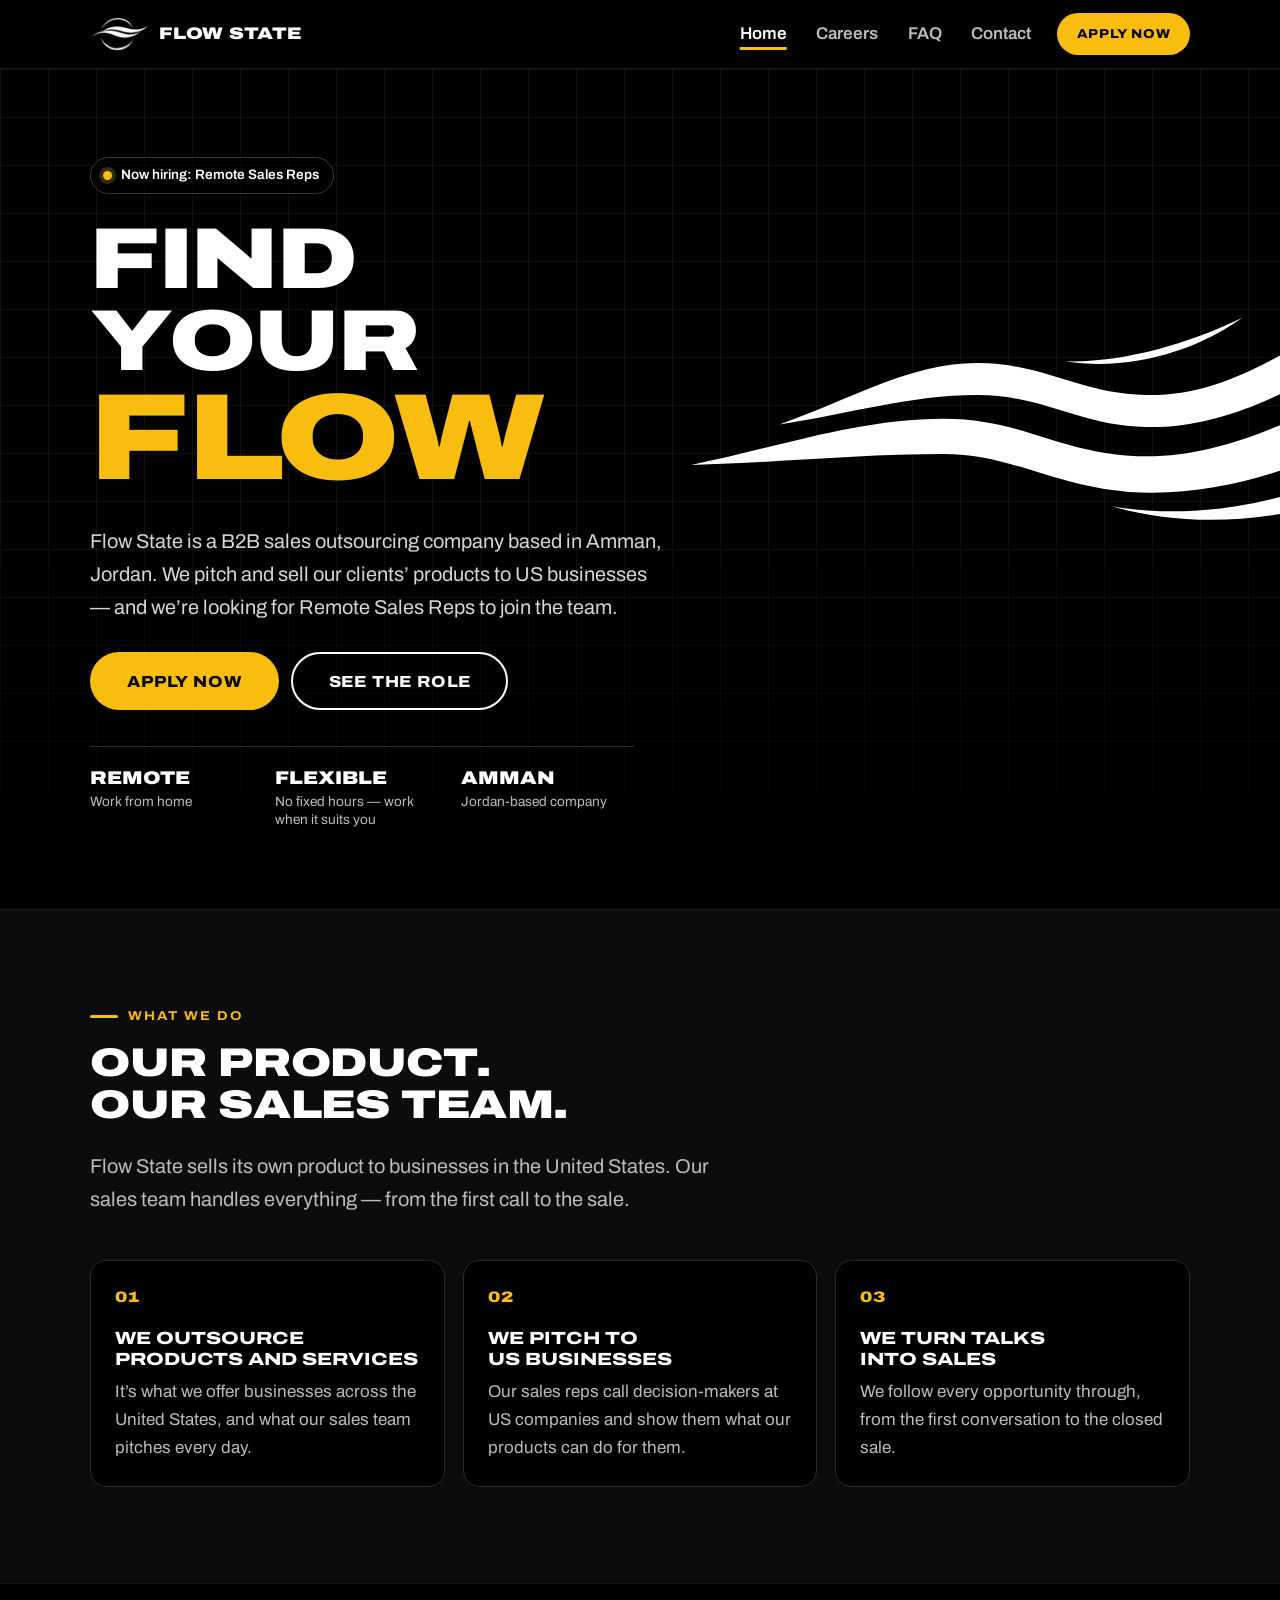
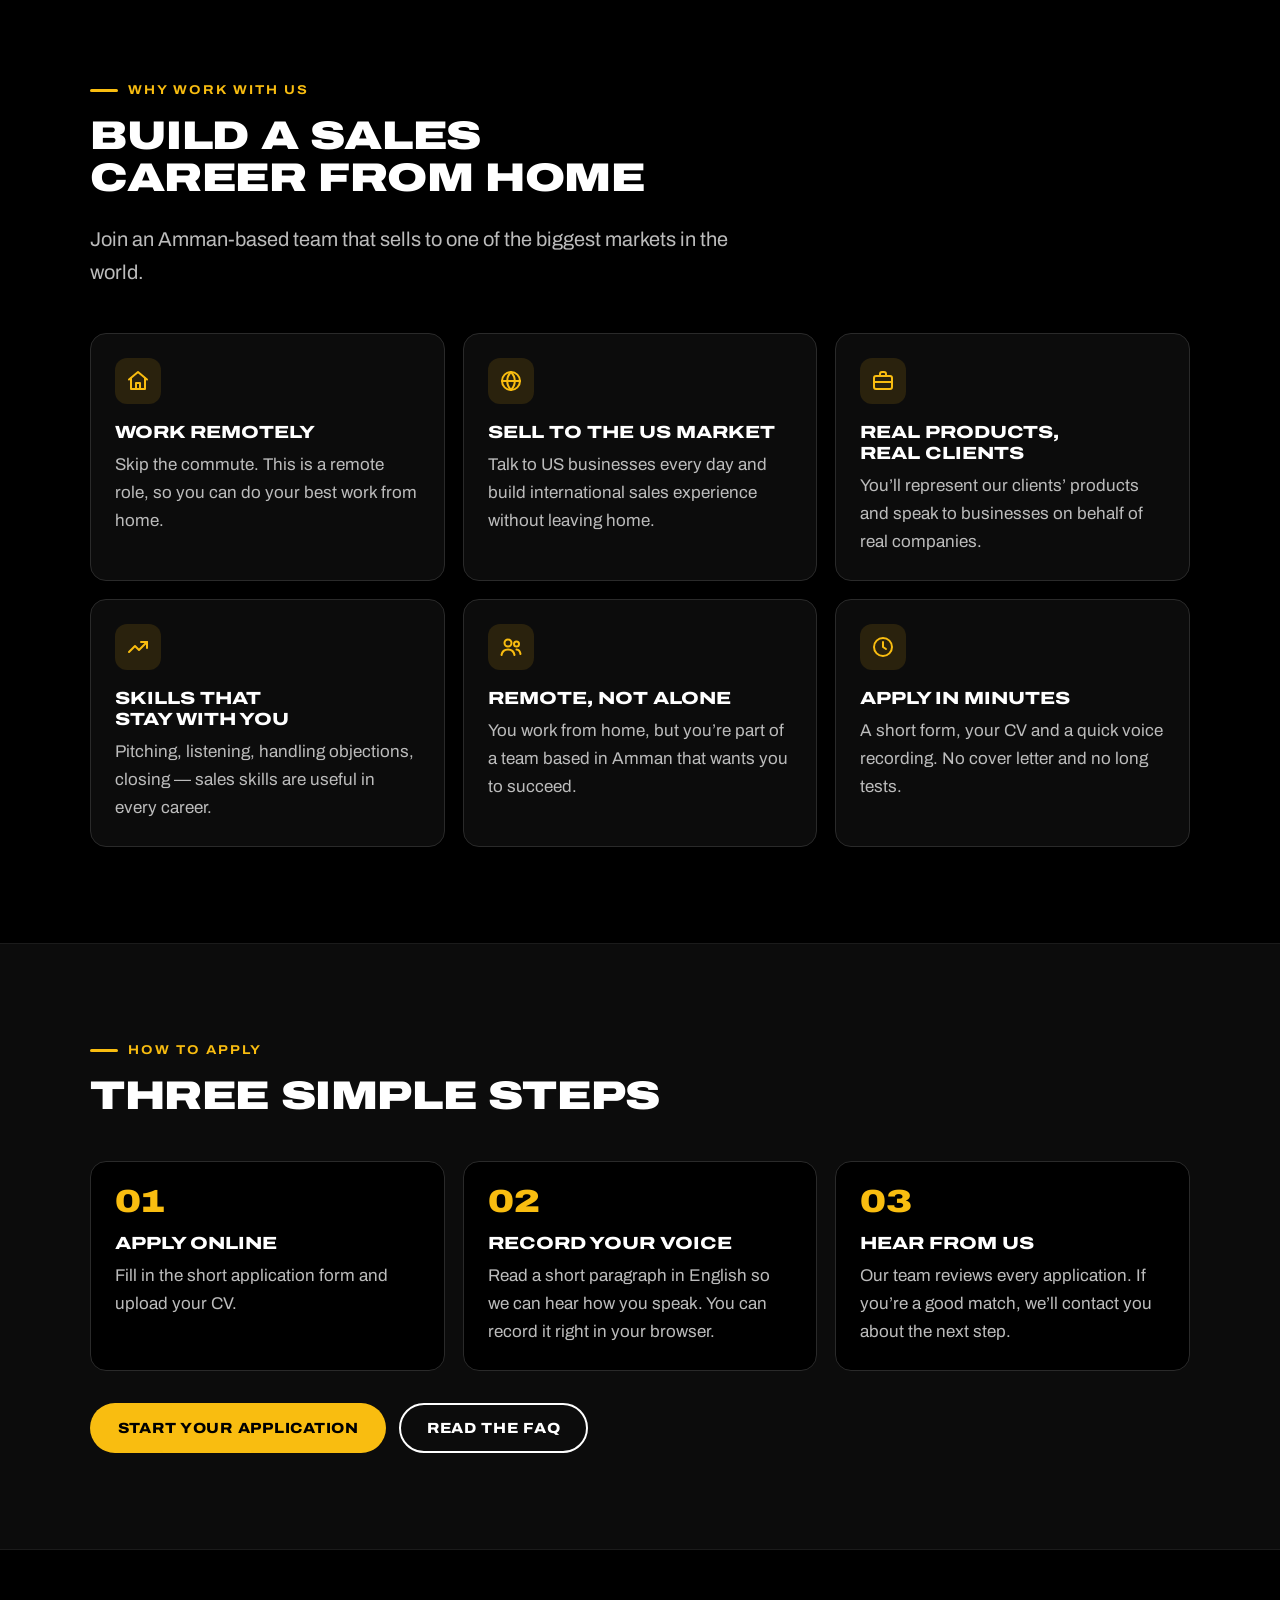
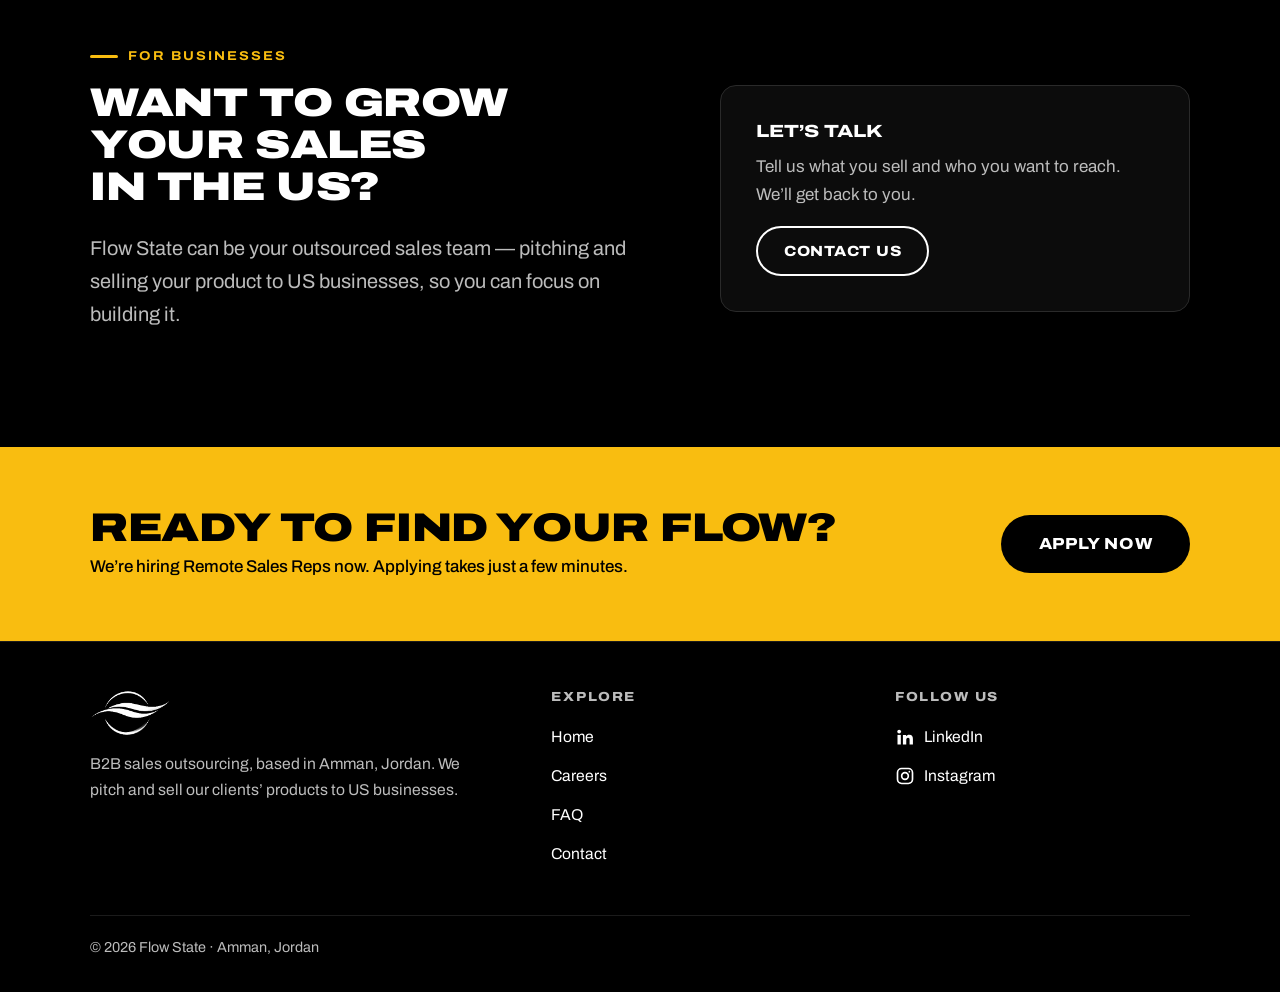
==== index.html @ ee7177fa "Add files via upload" ====
<!DOCTYPE html>
<html lang="en">
<head>
  <meta charset="utf-8">
  <meta name="viewport" content="width=device-width, initial-scale=1">

  <!-- PAGE TITLE + DESCRIPTION (shown in Google results and browser tabs) -->
  <title>Flow State — B2B Sales Outsourcing | Hiring Remote Sales Reps</title>
  <meta name="description" content="Flow State is a B2B sales outsourcing company based in Amman, Jordan. We pitch and sell our clients' products to US businesses. Now hiring Remote Sales Reps — apply online.">
  <meta name="theme-color" content="#000000">

  <!-- LINK PREVIEW (what LinkedIn / WhatsApp show when someone shares this page).
       Optional: after the site is live, replace YOUR-SITE-ADDRESS with your real address. See README. -->
  <meta property="og:type" content="website">
  <meta property="og:site_name" content="Flow State">
  <meta property="og:title" content="Flow State — Find your flow. Now hiring Remote Sales Reps.">
  <meta property="og:description" content="B2B sales outsourcing based in Amman, Jordan. We pitch and sell our clients' products to US businesses. Apply online in minutes.">
  <meta property="og:image" content="https://YOUR-SITE-ADDRESS/assets/img/og-image.jpg">
  <meta name="twitter:card" content="summary_large_image">

  <!-- ICONS -->
  <link rel="icon" type="image/png" href="assets/img/favicon.png">
  <link rel="apple-touch-icon" href="assets/img/apple-touch-icon.png">

  <!-- FONT (free, from Google Fonts) + STYLES -->
  <link rel="preconnect" href="https://fonts.googleapis.com">
  <link rel="preconnect" href="https://fonts.gstatic.com" crossorigin>
  <link href="https://fonts.googleapis.com/css2?family=Archivo:wdth,wght@62..125,100..900&display=swap" rel="stylesheet">
  <link rel="stylesheet" href="assets/css/styles.css">
  <script>document.documentElement.classList.add('js');</script>
</head>
<body>
  <a class="skip-link" href="#main">Skip to main content</a>

  <!-- ======================================================================
       HEADER — this block is the same on every page.
       If you change it here, make the same change in the other .html files.
       ====================================================================== -->
  <header class="site-header">
    <div class="container header-inner">
      <!-- LOGO: to use your own file, replace assets/img/logo-mark.png (keep the same name) -->
      <a class="brand" href="index.html">
        <img src="assets/img/logo-mark.png" alt="" width="279" height="160">
        <span class="brand-name">Flow State</span>
      </a>

      <nav id="site-nav" class="site-nav" aria-label="Main menu">
        <ul>
          <li><a href="index.html" aria-current="page">Home</a></li>
          <li><a href="careers.html">Careers</a></li>
          <li><a href="faq.html">FAQ</a></li>
          <li><a href="contact.html">Contact</a></li>
        </ul>
      </nav>

      <div class="header-actions">
        <a class="btn btn-primary btn-small" href="careers.html#apply"><span>Apply<span class="hide-narrow"> Now</span></span></a>
        <button class="nav-toggle" type="button" aria-expanded="false" aria-controls="site-nav">
          <span class="nav-toggle-bars" aria-hidden="true"></span>
          <span class="visually-hidden">Menu</span>
        </button>
      </div>
    </div>
  </header>

  <main id="main">

    <!-- ====================== HERO ====================== -->
    <section class="hero bg-grid">
      <div class="container">
        <div class="hero-content">
          <p class="badge">Now hiring: Remote Sales Reps</p>

          <h1 class="hero-title">
            <span>Find</span>
            <span>your</span>
            <span class="accent">flow</span>
          </h1>

          <p class="lead">
            Flow State is a B2B sales outsourcing company based in Amman, Jordan.
            We pitch and sell our clients’ products to US businesses — and we’re
            looking for Remote Sales Reps to join the team.
          </p>

          <div class="btn-row">
            <a class="btn btn-primary btn-large" href="careers.html#apply">Apply Now</a>
            <a class="btn btn-ghost btn-large" href="careers.html">See the role</a>
          </div>

          <ul class="hero-facts">
            <li><strong>Remote</strong><span>Work from home</span></li>
            <li><strong>Flexible</strong><span>No fixed hours — work when it suits you</span></li>
            <li><strong>Amman</strong><span>Jordan-based company</span></li>
          </ul>
        </div>

        <!-- Decorative waves (inspired by the Flow State banner). Safe to leave as it is. -->
        <svg class="hero-waves" viewBox="0 -14 760 292" fill="currentColor" aria-hidden="true" focusable="false">
          <path class="wave wave-1" d="M0 183C110 160 200 128 300 128c90 0 130 37 220 44 100 7 180-37 280-80v58c-85 38-175 72-280 65-90-7-140-45-220-45-100 0-190 10-300 13z"/>
          <path class="wave wave-2" d="M105 135c85-30 155-73 235-73s120 36 200 38c100 2 170-58 260-102v50c-80 40-160 92-260 90-80-2-120-38-200-38s-150 22-235 35z"/>
          <path class="wave wave-3" d="M445 60c65 2 145-20 210-52-55 40-135 64-210 52z"/>
          <path class="wave wave-4" d="M500 232c80 14 180 6 300-46v28c-110 42-220 42-300 18z"/>
        </svg>
      </div>
    </section>

    <!-- ====================== WHAT WE DO ====================== -->
    <section class="section section-alt" aria-labelledby="what-we-do">
      <div class="container">
        <div class="section-head">
          <p class="eyebrow">What we do</p>
          <h2 id="what-we-do">Our product. Our sales team.</h2>
          <p class="lead">
            Flow State sells its own product to businesses in the United States.
            Our sales team handles everything — from the first call to the sale.
          </p>
        </div>

        <div class="grid-3">
          <div class="card">
            <span class="card-number" aria-hidden="true">01</span>
            <h3>We outsource products and services</h3>
            <p>It’s what we offer businesses across the United States, and what our sales team pitches every day.</p>
          </div>
          <div class="card">
            <span class="card-number" aria-hidden="true">02</span>
            <h3>We pitch to US businesses</h3>
            <p>Our sales reps call decision-makers at US companies and show them what our products can do for them.</p>
          </div>
          <div class="card">
            <span class="card-number" aria-hidden="true">03</span>
            <h3>We turn talks into sales</h3>
            <p>We follow every opportunity through, from the first conversation to the closed sale.</p>
          </div>
        </div>
      </div>
    </section>

    <!-- ====================== WHY WORK WITH US ====================== -->
    <section class="section" aria-labelledby="why-us">
      <div class="container">
        <div class="section-head">
          <p class="eyebrow">Why work with us</p>
          <h2 id="why-us">Build a sales career from home</h2>
          <p class="lead">Join an Amman-based team that sells to one of the biggest markets in the world.</p>
        </div>

        <div class="grid-3">
          <div class="card">
            <span class="card-icon" aria-hidden="true">
              <svg viewBox="0 0 24 24" fill="none" stroke="currentColor" stroke-width="2" stroke-linecap="round" stroke-linejoin="round"><path d="M3 10.5 12 3l9 7.5"/><path d="M5 9.5V20h14V9.5"/><path d="M10 20v-6h4v6"/></svg>
            </span>
            <h3>Work remotely</h3>
            <p>Skip the commute. This is a remote role, so you can do your best work from home.</p>
          </div>
          <div class="card">
            <span class="card-icon" aria-hidden="true">
              <svg viewBox="0 0 24 24" fill="none" stroke="currentColor" stroke-width="2" stroke-linecap="round" stroke-linejoin="round"><circle cx="12" cy="12" r="9"/><path d="M3 12h18"/><path d="M12 3c2.5 2.6 3.8 5.6 3.8 9s-1.3 6.4-3.8 9c-2.5-2.6-3.8-5.6-3.8-9S9.5 5.6 12 3z"/></svg>
            </span>
            <h3>Sell to the US market</h3>
            <p>Talk to US businesses every day and build international sales experience without leaving home.</p>
          </div>
          <div class="card">
            <span class="card-icon" aria-hidden="true">
              <svg viewBox="0 0 24 24" fill="none" stroke="currentColor" stroke-width="2" stroke-linecap="round" stroke-linejoin="round"><rect x="3" y="7" width="18" height="13" rx="2"/><path d="M9 7V5a2 2 0 0 1 2-2h2a2 2 0 0 1 2 2v2"/><path d="M3 13h18"/></svg>
            </span>
            <h3>Real products, real clients</h3>
            <p>You’ll represent our clients’ products and speak to businesses on behalf of real companies.</p>
          </div>
          <div class="card">
            <span class="card-icon" aria-hidden="true">
              <svg viewBox="0 0 24 24" fill="none" stroke="currentColor" stroke-width="2" stroke-linecap="round" stroke-linejoin="round"><path d="m3 17 6-6 4 4 8-8"/><path d="M15 7h6v6"/></svg>
            </span>
            <h3>Skills that stay with you</h3>
            <p>Pitching, listening, handling objections, closing — sales skills are useful in every career.</p>
          </div>
          <div class="card">
            <span class="card-icon" aria-hidden="true">
              <svg viewBox="0 0 24 24" fill="none" stroke="currentColor" stroke-width="2" stroke-linecap="round" stroke-linejoin="round"><circle cx="9" cy="8" r="3.5"/><path d="M2.5 20c.6-3.4 3.2-5.5 6.5-5.5s5.9 2.1 6.5 5.5"/><circle cx="17.5" cy="9" r="2.5"/><path d="M17.5 14.6c2.2.3 3.6 1.9 4 4.4"/></svg>
            </span>
            <h3>Remote, not alone</h3>
            <p>You work from home, but you’re part of a team based in Amman that wants you to succeed.</p>
          </div>
          <div class="card">
            <span class="card-icon" aria-hidden="true">
              <svg viewBox="0 0 24 24" fill="none" stroke="currentColor" stroke-width="2" stroke-linecap="round" stroke-linejoin="round"><circle cx="12" cy="12" r="9"/><path d="M12 7v5l3 2"/></svg>
            </span>
            <h3>Apply in minutes</h3>
            <p>A short form, your CV and a quick voice recording. No cover letter and no long tests.</p>
          </div>
        </div>
      </div>
    </section>

    <!-- ====================== HOW TO APPLY ====================== -->
    <section class="section section-alt" aria-labelledby="how-to-apply">
      <div class="container">
        <div class="section-head">
          <p class="eyebrow">How to apply</p>
          <h2 id="how-to-apply">Three simple steps</h2>
        </div>

        <ol class="steps">
          <li>
            <h3>Apply online</h3>
            <p>Fill in the short application form and upload your CV.</p>
          </li>
          <li>
            <h3>Record your voice</h3>
            <p>Read a short paragraph in English so we can hear how you speak. You can record it right in your browser.</p>
          </li>
          <li>
            <h3>Hear from us</h3>
            <p>Our team reviews every application. If you’re a good match, we’ll contact you about the next step.</p>
          </li>
        </ol>

        <div class="btn-row" style="margin-top: 2rem;">
          <a class="btn btn-primary" href="careers.html#apply">Start your application</a>
          <a class="btn btn-ghost" href="faq.html">Read the FAQ</a>
        </div>
      </div>
    </section>

    <!-- ====================== FOR BUSINESSES ====================== -->
    <section class="section" aria-labelledby="for-businesses">
      <div class="container split">
        <div>
          <p class="eyebrow">For businesses</p>
          <h2 id="for-businesses">Want to grow your sales in the US?</h2>
          <p class="lead">
            Flow State can be your outsourced sales team — pitching and selling your
            product to US businesses, so you can focus on building it.
          </p>
        </div>
        <div class="panel">
          <h3>Let’s talk</h3>
          <p class="muted">Tell us what you sell and who you want to reach. We’ll get back to you.</p>
          <a class="btn btn-ghost" href="contact.html">Contact us</a>
        </div>
      </div>
    </section>

    <!-- ====================== FINAL CALL TO ACTION ====================== -->
    <section class="cta-band" aria-labelledby="cta-heading">
      <div class="container">
        <div>
          <h2 id="cta-heading">Ready to find your flow?</h2>
          <p>We’re hiring Remote Sales Reps now. Applying takes just a few minutes.</p>
        </div>
        <a class="btn btn-dark btn-large" href="careers.html#apply">Apply Now</a>
      </div>
    </section>

  </main>

  <!-- ======================================================================
       FOOTER — this block is the same on every page.
       If you change a link here, change it in the other .html files too.
       ====================================================================== -->
  <footer class="site-footer">
    <div class="container">
      <div class="footer-grid">
        <div class="footer-brand">
          <img src="assets/img/logo-mark.png" alt="Flow State" width="279" height="160" loading="lazy">
          <p>B2B sales outsourcing, based in Amman, Jordan. We pitch and sell our clients’ products to US businesses.</p>
        </div>

        <nav aria-label="Footer menu">
          <h2>Explore</h2>
          <ul class="footer-links">
            <li><a href="index.html">Home</a></li>
            <li><a href="careers.html">Careers</a></li>
            <li><a href="faq.html">FAQ</a></li>
            <li><a href="contact.html">Contact</a></li>
          </ul>
        </nav>

        <div>
          <h2>Follow us</h2>
          <ul class="footer-links">
            <!-- SOCIAL LINKS: change the addresses inside href="..." -->
            <li>
              <a href="https://www.linkedin.com/company/flow-stateos" target="_blank" rel="noopener noreferrer">
                <svg viewBox="0 0 24 24" fill="currentColor" aria-hidden="true" focusable="false"><circle cx="5" cy="5.5" r="2.25"/><path d="M3 9.5h4V21H3z"/><path d="M9.5 9.5h3.8v1.7c.7-1.2 2.1-2 3.9-2 3.3 0 4.3 2.1 4.3 5.3V21h-4v-5.6c0-1.6-.5-2.6-1.9-2.6-1.5 0-2.1 1.1-2.1 2.7V21h-4z"/></svg>
                LinkedIn<span class="visually-hidden"> (opens in a new tab)</span>
              </a>
            </li>
            <li>
              <a href="https://www.instagram.com/flowstate.jo/" target="_blank" rel="noopener noreferrer">
                <svg viewBox="0 0 24 24" fill="none" stroke="currentColor" stroke-width="2" aria-hidden="true" focusable="false"><rect x="3" y="3" width="18" height="18" rx="5"/><circle cx="12" cy="12" r="4"/><circle cx="17.2" cy="6.8" r="1" fill="currentColor" stroke="none"/></svg>
                Instagram<span class="visually-hidden"> (opens in a new tab)</span>
              </a>
            </li>
          </ul>
        </div>
      </div>

      <div class="footer-bottom">
        <p>© <span data-year>2026</span> Flow State · Amman, Jordan</p>
      </div>
    </div>
  </footer>

  <script src="assets/js/main.js" defer></script>
</body>
</html>
---- assets/css/styles.css ----
/* ==========================================================================
   FLOW STATE — STYLESHEET (one file for the whole site)
   ==========================================================================

   HOW TO CHANGE THE COLOURS
   -------------------------
   Every colour on the site comes from the list just below (":root").
   Change a value there and it updates on every page.
   Example: to change the yellow, edit  --color-accent.

   WHAT IS IN THIS FILE
   --------------------
    1. Colours, fonts and sizes (edit these!)
    2. Basics (page, text, links)
    3. Layout helpers
    4. Buttons
    5. Header and menu
    6. Home page hero ("Find your flow")
    7. Sections, cards, steps
    8. Careers page (job description)
    9. FAQ accordion
   10. Forms
   11. Voice recorder
   12. Footer
   13. Small extras ([CONFIRM] highlight, 404 page, reduced motion)
   ========================================================================== */


/* ==========================================================================
   1. COLOURS, FONTS AND SIZES  — edit these to re-theme the site
   ========================================================================== */
:root {
  /* Brand colours (taken from the Flow State logo and banner) */
  --color-bg: #000000;             /* page background                         */
  --color-surface: #0c0c0c;        /* cards and panels                        */
  --color-surface-2: #161616;      /* form fields, raised panels              */
  --color-border: #2a2a2a;         /* thin lines around cards                 */
  --color-border-strong: #707070;  /* borders of form fields                  */
  --color-text: #ffffff;           /* main text                               */
  --color-text-muted: #bcbcbc;     /* secondary text                          */
  --color-accent: #f9bd10;         /* Flow State yellow: buttons, highlights  */
  --color-accent-hover: #ffd24d;   /* yellow when the mouse is over a button  */
  --color-on-accent: #000000;      /* text placed on top of the yellow        */
  --color-error: #ff8585;          /* error messages                          */
  --color-success: #5fe08c;        /* success messages                        */
  --color-focus: #ffffff;          /* keyboard focus outline                  */
  --grid-line: rgba(255, 255, 255, 0.055); /* faint grid behind page headers  */

  /* Fonts ("Archivo" is loaded for free from Google Fonts in each page's <head>) */
  --font-display: "Archivo", "Arial Black", "Segoe UI", system-ui, sans-serif;
  --font-body: "Archivo", system-ui, -apple-system, "Segoe UI", Roboto, Arial, sans-serif;

  /* Shapes and sizes */
  --radius: 16px;                  /* roundness of cards                      */
  --radius-small: 10px;            /* roundness of form fields                */
  --page-width: 1140px;            /* maximum width of the page content       */
  --header-height: 68px;
}


/* ==========================================================================
   2. BASICS
   ========================================================================== */
*,
*::before,
*::after {
  box-sizing: border-box;
}

html {
  color-scheme: dark;              /* makes date pickers, dropdowns etc. dark */
  scroll-behavior: smooth;
  scroll-padding-top: calc(var(--header-height) + 20px);
  -webkit-text-size-adjust: 100%;
  text-size-adjust: 100%;
}

body {
  margin: 0;
  min-height: 100vh;
  display: flex;
  flex-direction: column;
  background: var(--color-bg);
  color: var(--color-text);
  font-family: var(--font-body);
  font-size: 1.0625rem;
  line-height: 1.65;
  -webkit-font-smoothing: antialiased;
  overflow-wrap: break-word;
}

main {
  flex: 1;
}

img,
svg {
  max-width: 100%;
}

img {
  height: auto;
}

h1,
h2,
h3 {
  margin: 0 0 0.6em;
  font-family: var(--font-display);
  font-stretch: 125%;              /* the wide, heavy look from the banner    */
  font-weight: 900;
  line-height: 1.05;
  letter-spacing: -0.01em;
  text-transform: uppercase;
  text-wrap: balance;
}

h1 { font-size: clamp(2.1rem, 7.2vw, 3.6rem); }
h2 { font-size: clamp(1.55rem, 4.8vw, 2.5rem); }
h3 { font-size: 1.1rem; line-height: 1.2; letter-spacing: 0; font-weight: 800; }

p {
  margin: 0 0 1em;
}

a {
  color: var(--color-accent);
  text-underline-offset: 0.18em;
}

a:hover {
  color: var(--color-accent-hover);
}

strong {
  font-weight: 700;
}

/* Keyboard focus: always clearly visible */
:focus-visible {
  outline: 3px solid var(--color-focus);
  outline-offset: 3px;
  border-radius: 4px;
}

::selection {
  background: var(--color-accent);
  color: var(--color-on-accent);
}

/* Text that only screen readers should "see" */
.visually-hidden {
  position: absolute !important;
  width: 1px;
  height: 1px;
  margin: -1px;
  padding: 0;
  overflow: hidden;
  clip: rect(0 0 0 0);
  white-space: nowrap;
  border: 0;
}

/* "Skip to content" link for keyboard users (appears when you press Tab) */
.skip-link {
  position: absolute;
  left: 1rem;
  top: -120px;
  z-index: 1000;
  padding: 0.75rem 1.1rem;
  border-radius: 8px;
  background: var(--color-accent);
  color: var(--color-on-accent);
  font-weight: 800;
  text-decoration: none;
}

.skip-link:focus {
  top: 1rem;
  color: var(--color-on-accent);
}


/* ==========================================================================
   3. LAYOUT HELPERS
   ========================================================================== */
.container {
  width: 100%;
  max-width: var(--page-width);
  margin-inline: auto;
  padding-inline: 1.25rem;
}

.container-narrow {
  max-width: 800px;
}

.section {
  padding-block: clamp(3.5rem, 9vw, 6rem);
}

.section-alt {
  background: var(--color-surface);
  border-block: 1px solid #1b1b1b;
}

.section-head {
  max-width: 44rem;
  margin-bottom: clamp(1.75rem, 4vw, 2.75rem);
}

.section-head p:last-child {
  margin-bottom: 0;
}

.lead {
  font-size: clamp(1.1rem, 2.4vw, 1.25rem);
  color: var(--color-text-muted);
  max-width: 40rem;
}

.muted {
  color: var(--color-text-muted);
}

/* Small yellow label above a heading */
.eyebrow {
  display: flex;
  align-items: center;
  gap: 0.6rem;
  margin: 0 0 0.9rem;
  color: var(--color-accent);
  font-size: 0.8rem;
  font-weight: 700;
  font-stretch: 112%;
  letter-spacing: 0.16em;
  text-transform: uppercase;
}

.eyebrow::before {
  content: "";
  width: 28px;
  height: 3px;
  border-radius: 3px;
  background: currentColor;
}

/* Faint square grid, like the banner background */
.bg-grid {
  position: relative;
  isolation: isolate;
}

.bg-grid::before {
  content: "";
  position: absolute;
  inset: 0;
  z-index: -1;
  background-image:
    linear-gradient(to right, var(--grid-line) 1px, transparent 1px),
    linear-gradient(to bottom, var(--grid-line) 1px, transparent 1px);
  background-size: 48px 48px;
  -webkit-mask-image: linear-gradient(to bottom, #000 55%, transparent);
  mask-image: linear-gradient(to bottom, #000 55%, transparent);
  pointer-events: none;
}

.grid-3,
.grid-2 {
  display: grid;
  gap: 1.1rem;
}

@media (min-width: 640px) {
  .grid-3,
  .grid-2 { grid-template-columns: repeat(2, minmax(0, 1fr)); }
}

@media (min-width: 960px) {
  .grid-3 { grid-template-columns: repeat(3, minmax(0, 1fr)); }
}


/* ==========================================================================
   4. BUTTONS
   ========================================================================== */
.btn {
  display: inline-flex;
  align-items: center;
  justify-content: center;
  gap: 0.55rem;
  min-height: 50px;
  padding: 0.7rem 1.6rem;
  border: 2px solid transparent;
  border-radius: 999px;
  background: transparent;
  color: var(--color-text);
  font-family: var(--font-display);
  font-size: 0.92rem;
  font-weight: 800;
  font-stretch: 112%;
  letter-spacing: 0.05em;
  line-height: 1.1;
  text-align: center;
  text-decoration: none;
  text-transform: uppercase;
  cursor: pointer;
  transition: background-color 0.15s ease, color 0.15s ease, border-color 0.15s ease, transform 0.15s ease;
}

.btn:active {
  transform: translateY(1px);
}

.btn[disabled],
.btn[aria-disabled="true"] {
  opacity: 0.55;
  cursor: not-allowed;
}

/* Yellow button — the main call to action */
.btn-primary {
  background: var(--color-accent);
  color: var(--color-on-accent);
}

.btn-primary:hover {
  background: var(--color-accent-hover);
  color: var(--color-on-accent);
}

/* Outlined white button */
.btn-ghost {
  border-color: var(--color-text);
  color: var(--color-text);
}

.btn-ghost:hover {
  background: var(--color-text);
  color: var(--color-bg);
}

/* Black button (used on the yellow band) */
.btn-dark {
  background: #000000;
  color: #ffffff;
}

.btn-dark:hover {
  background: #262626;
  color: #ffffff;
}

.btn-small {
  min-height: 42px;
  padding: 0.5rem 1.1rem;
  font-size: 0.8rem;
}

.btn-large {
  min-height: 58px;
  padding: 0.9rem 2.2rem;
  font-size: 1rem;
}

.btn-row {
  display: flex;
  flex-wrap: wrap;
  gap: 0.8rem;
}


/* ==========================================================================
   5. HEADER AND MENU
   ========================================================================== */
.site-header {
  position: sticky;
  top: 0;
  z-index: 100;
  background: rgba(0, 0, 0, 0.9);
  -webkit-backdrop-filter: blur(10px);
  backdrop-filter: blur(10px);
  border-bottom: 1px solid #1b1b1b;
}

.header-inner {
  display: flex;
  align-items: center;
  gap: 0.75rem;
  min-height: var(--header-height);
}

/* Logo + company name */
.brand {
  display: inline-flex;
  align-items: center;
  gap: 0.6rem;
  margin-right: auto;
  color: var(--color-text);
  text-decoration: none;
}

.brand:hover {
  color: var(--color-text);
}

.brand img {
  display: block;
  width: auto;
  height: 34px;
}

.brand-name {
  font-family: var(--font-display);
  font-size: 1.05rem;
  font-weight: 900;
  font-stretch: 125%;
  letter-spacing: 0.02em;
  line-height: 1;
  text-transform: uppercase;
  white-space: nowrap;
}

.site-nav ul {
  display: flex;
  align-items: center;
  gap: 0.15rem;
  margin: 0;
  padding: 0;
  list-style: none;
}

.site-nav a {
  display: block;
  padding: 0.55rem 0.85rem;
  border-radius: 999px;
  color: var(--color-text-muted);
  font-weight: 600;
  text-decoration: none;
}

.site-nav a:hover {
  color: var(--color-text);
}

/* The page you are currently on */
.site-nav a[aria-current="page"] {
  color: var(--color-text);
  text-decoration: underline;
  text-decoration-color: var(--color-accent);
  text-decoration-thickness: 3px;
  text-underline-offset: 0.45em;
}

.header-actions {
  display: flex;
  align-items: center;
  gap: 0.5rem;
}

/* Menu button (phones only) */
.nav-toggle {
  display: none;
  align-items: center;
  justify-content: center;
  width: 46px;
  height: 46px;
  padding: 0;
  border: 1.5px solid #4a4a4a;
  border-radius: 12px;
  background: transparent;
  color: var(--color-text);
  cursor: pointer;
}

.nav-toggle-bars,
.nav-toggle-bars::before,
.nav-toggle-bars::after {
  display: block;
  width: 20px;
  height: 2px;
  border-radius: 2px;
  background: currentColor;
  transition: transform 0.2s ease, opacity 0.2s ease;
}

.nav-toggle-bars {
  position: relative;
}

.nav-toggle-bars::before,
.nav-toggle-bars::after {
  content: "";
  position: absolute;
  left: 0;
}

.nav-toggle-bars::before { top: -6px; }
.nav-toggle-bars::after { top: 6px; }

.nav-toggle[aria-expanded="true"] .nav-toggle-bars { background: transparent; }
.nav-toggle[aria-expanded="true"] .nav-toggle-bars::before { transform: translateY(6px) rotate(45deg); }
.nav-toggle[aria-expanded="true"] .nav-toggle-bars::after { transform: translateY(-6px) rotate(-45deg); }

/* Phones and small tablets: the links move into a drop-down menu */
@media (max-width: 859px) {
  .js .nav-toggle {
    display: inline-flex;
  }

  .js .site-nav {
    display: none;
    position: absolute;
    top: 100%;
    left: 0;
    right: 0;
    padding: 0.25rem 1.25rem 1rem;
    background: #000000;
    border-bottom: 1px solid var(--color-border);
  }

  .js .site-nav.is-open {
    display: block;
  }

  .js .site-nav ul {
    flex-direction: column;
    align-items: stretch;
    gap: 0;
  }

  .js .site-nav a {
    padding: 0.95rem 0.25rem;
    border-bottom: 1px solid #1b1b1b;
    border-radius: 0;
    font-size: 1.1rem;
  }

  /* If JavaScript is switched off, simply show the links under the logo */
  html:not(.js) .header-inner {
    flex-wrap: wrap;
    padding-block: 0.5rem;
  }

  html:not(.js) .site-nav {
    order: 3;
    width: 100%;
  }

  html:not(.js) .site-nav ul {
    flex-wrap: wrap;
  }
}

/* Small phones: tighten the header so everything fits on one line.
   The yellow button reads "Apply" instead of "Apply Now". */
@media (max-width: 440px) {
  .brand img { height: 30px; }
  .brand-name { font-size: 0.85rem; }
  .header-actions .btn-small { padding-inline: 0.95rem; font-size: 0.76rem; white-space: nowrap; }
  .hide-narrow { display: none; }
}

@media (max-width: 345px) {
  .brand-name { display: none; }
}


/* ==========================================================================
   6. HOME PAGE HERO  ("Find your flow")
   ========================================================================== */
.hero {
  position: relative;
  overflow: hidden;
  padding-block: clamp(2.5rem, 7vw, 5.5rem) clamp(2.5rem, 7vw, 5rem);
}

.hero-content {
  position: relative;
  z-index: 1;
  max-width: 40rem;
}

/* "Now hiring" pill */
.badge {
  display: inline-flex;
  align-items: center;
  gap: 0.55rem;
  margin: 0 0 1.5rem;
  padding: 0.4rem 0.9rem 0.4rem 0.75rem;
  border: 1px solid #3a3a3a;
  border-radius: 999px;
  background: rgba(0, 0, 0, 0.6);
  font-size: 0.85rem;
  font-weight: 600;
}

.badge::before {
  content: "";
  width: 9px;
  height: 9px;
  border-radius: 50%;
  background: var(--color-accent);
  box-shadow: 0 0 0 4px rgba(249, 189, 16, 0.22);
}

.hero-title {
  margin: 0 0 0.35em;
  font-size: clamp(2.7rem, 12.5vw, 5.4rem);
  line-height: 0.95;
  letter-spacing: -0.015em;
}

.hero-title span {
  display: block;
}

.hero-title .accent {
  color: var(--color-accent);
  font-size: 1.42em;
  line-height: 0.92;
}

.hero .lead {
  margin-bottom: 1.75rem;
  color: #d6d6d6;
}

/* Three quick facts under the buttons */
.hero-facts {
  display: grid;
  grid-template-columns: repeat(3, minmax(0, 1fr));
  gap: 0.75rem;
  max-width: 34rem;
  margin: 2.25rem 0 0;
  padding: 1.25rem 0 0;
  border-top: 1px solid #2a2a2a;
  list-style: none;
}

.hero-facts strong {
  display: block;
  font-family: var(--font-display);
  font-size: clamp(0.92rem, 3.6vw, 1.15rem);
  font-weight: 900;
  font-stretch: 118%;
  line-height: 1.2;
  text-transform: uppercase;
}

.hero-facts span {
  display: block;
  margin-top: 0.2rem;
  color: var(--color-text-muted);
  font-size: 0.85rem;
  line-height: 1.35;
}

/* The white wave ribbons */
.hero-waves {
  display: block;
  width: 118%;
  max-width: none;
  margin: 2rem -1.25rem -0.5rem auto;
  color: #ffffff;
}

.wave {
  animation: wave-drift 9s ease-in-out infinite alternate;
}

.wave-2 { animation-duration: 11s; animation-delay: -3s; }
.wave-3 { animation-duration: 7s; animation-delay: -1.5s; }
.wave-4 { animation-duration: 12s; animation-delay: -5s; }

@keyframes wave-drift {
  from { transform: translate(0, 4px); }
  to   { transform: translate(-10px, -6px); }
}

@media (min-width: 960px) {
  .hero-content {
    max-width: min(36rem, 52%);
  }

  .hero-waves {
    position: absolute;
    top: 42%;
    right: -4vw;
    width: min(50vw, 780px);
    margin: 0;
    transform: translateY(-50%);
  }
}


/* ==========================================================================
   7. SECTIONS, CARDS, STEPS
   ========================================================================== */
.card {
  height: 100%;
  padding: 1.5rem;
  border: 1px solid var(--color-border);
  border-radius: var(--radius);
  background: var(--color-surface);
}

.section-alt .card {
  background: #000000;
}

.card h3 {
  margin-bottom: 0.5rem;
}

.card p {
  margin: 0;
  color: var(--color-text-muted);
}

.card-number {
  display: block;
  margin-bottom: 1.1rem;
  color: var(--color-accent);
  font-family: var(--font-display);
  font-size: 0.95rem;
  font-weight: 900;
  font-stretch: 125%;
  letter-spacing: 0.08em;
}

.card-icon {
  display: grid;
  place-items: center;
  width: 46px;
  height: 46px;
  margin-bottom: 1.1rem;
  border-radius: 12px;
  background: rgba(249, 189, 16, 0.12);
  color: var(--color-accent);
}

.card-icon svg {
  width: 24px;
  height: 24px;
}

/* Numbered steps ("How to apply") */
.steps {
  display: grid;
  gap: 1.1rem;
  margin: 0;
  padding: 0;
  list-style: none;
  counter-reset: step;
}

@media (min-width: 800px) {
  .steps { grid-template-columns: repeat(3, minmax(0, 1fr)); }
}

.steps li {
  position: relative;
  padding: 1.5rem;
  border: 1px solid var(--color-border);
  border-radius: var(--radius);
  background: var(--color-surface);
  counter-increment: step;
}

.section-alt .steps li {
  background: #000000;
}

.steps li::before {
  content: "0" counter(step);
  display: block;
  margin-bottom: 0.9rem;
  color: var(--color-accent);
  font-family: var(--font-display);
  font-size: 2rem;
  font-weight: 900;
  font-stretch: 125%;
  line-height: 1;
}

.steps h3 {
  margin-bottom: 0.5rem;
}

.steps p {
  margin: 0;
  color: var(--color-text-muted);
}

/* Two-column block: text on the left, panel on the right */
.split {
  display: grid;
  gap: 2rem;
  align-items: center;
}

@media (min-width: 900px) {
  .split { grid-template-columns: minmax(0, 1.1fr) minmax(0, 0.9fr); gap: 3.5rem; }
}

.panel {
  padding: clamp(1.4rem, 4vw, 2.2rem);
  border: 1px solid var(--color-border);
  border-radius: var(--radius);
  background: var(--color-surface);
}

.section-alt .panel {
  background: #000000;
}

.panel > :last-child {
  margin-bottom: 0;
}

/* Bullet list with yellow markers */
.check-list {
  margin: 0 0 1.25rem;
  padding: 0;
  list-style: none;
}

.check-list li {
  position: relative;
  margin-bottom: 0.65rem;
  padding-left: 1.6rem;
}

.check-list li::before {
  content: "";
  position: absolute;
  left: 0;
  top: 0.62em;
  width: 0.7rem;
  height: 3px;
  border-radius: 3px;
  background: var(--color-accent);
}

/* Yellow call-to-action band */
.cta-band {
  background: var(--color-accent);
  color: var(--color-on-accent);
}

.cta-band .container {
  display: flex;
  flex-wrap: wrap;
  align-items: center;
  justify-content: space-between;
  gap: 1.5rem;
  padding-block: clamp(2.5rem, 6vw, 3.75rem);
}

.cta-band h2 {
  margin: 0 0 0.3rem;
}

.cta-band p {
  margin: 0;
  max-width: 34rem;
  font-weight: 500;
}

.cta-band :focus-visible {
  outline-color: #000000;
}

/* Header strip at the top of inner pages (Careers, FAQ, Contact) */
.page-hero {
  padding-block: clamp(2.5rem, 7vw, 4.5rem) clamp(2rem, 5vw, 3rem);
}

.page-hero h1 {
  margin-bottom: 0.35em;
}

.page-hero .lead {
  margin-bottom: 0;
}

/* Small rounded labels (e.g. "Remote") */
.chips {
  display: flex;
  flex-wrap: wrap;
  gap: 0.5rem;
  margin: 1.4rem 0 0;
  padding: 0;
  list-style: none;
}

.chips li {
  padding: 0.35rem 0.85rem;
  border: 1px solid #3d3d3d;
  border-radius: 999px;
  background: rgba(0, 0, 0, 0.6);
  font-size: 0.88rem;
  font-weight: 600;
}


/* ==========================================================================
   8. CAREERS PAGE (job description)
   ========================================================================== */
.job-layout {
  display: grid;
  gap: 2rem;
}

@media (min-width: 960px) {
  .job-layout {
    grid-template-columns: minmax(0, 1fr) 340px;
    gap: 3.5rem;
    align-items: start;
  }

  .job-summary {
    position: sticky;
    top: calc(var(--header-height) + 24px);
  }
}

.job-description h2 {
  margin-top: 2.2rem;
  font-size: clamp(1.25rem, 3.6vw, 1.6rem);
}

.job-description h2:first-child {
  margin-top: 0;
}

.job-description p {
  color: #dddddd;
}

.job-summary h2 {
  font-size: 1.15rem;
}

/* "At a glance" list */
.facts {
  margin: 0 0 1.5rem;
}

.facts div {
  padding: 0.75rem 0;
  border-bottom: 1px solid #222222;
}

.facts div:first-child {
  padding-top: 0;
}

.facts dt {
  color: var(--color-text-muted);
  font-size: 0.78rem;
  font-weight: 700;
  letter-spacing: 0.12em;
  text-transform: uppercase;
}

.facts dd {
  margin: 0.15rem 0 0;
  font-weight: 600;
}

.job-summary .btn {
  width: 100%;
}


/* ==========================================================================
   9. FAQ ACCORDION
   ========================================================================== */
.faq-group {
  margin-bottom: 2.75rem;
}

.faq-group h2 {
  font-size: clamp(1.2rem, 3.6vw, 1.5rem);
}

.faq-item {
  margin-bottom: 0.7rem;
  border: 1px solid var(--color-border);
  border-radius: var(--radius-small);
  background: var(--color-surface);
}

.faq-item[open] {
  border-color: #4a4a4a;
}

.faq-item summary {
  display: flex;
  align-items: center;
  justify-content: space-between;
  gap: 1rem;
  padding: 1.05rem 1.2rem;
  font-size: 1.08rem;
  font-weight: 700;
  line-height: 1.35;
  list-style: none;
  cursor: pointer;
}

.faq-item summary::-webkit-details-marker {
  display: none;
}

.faq-item summary:hover {
  color: var(--color-accent);
}

/* The + / − sign */
.faq-item summary::after {
  content: "";
  flex: 0 0 auto;
  width: 14px;
  height: 14px;
  background:
    linear-gradient(var(--color-accent), var(--color-accent)) center / 100% 2.5px no-repeat,
    linear-gradient(var(--color-accent), var(--color-accent)) center / 2.5px 100% no-repeat;
}

.faq-item[open] summary::after {
  background:
    linear-gradient(var(--color-accent), var(--color-accent)) center / 100% 2.5px no-repeat;
}

.faq-answer {
  padding: 0 1.2rem 1.15rem;
  color: #dddddd;
}

.faq-answer > :last-child {
  margin-bottom: 0;
}


/* ==========================================================================
   10. FORMS
   ========================================================================== */
.form-card {
  padding: clamp(1.25rem, 4.5vw, 2.5rem);
  border: 1px solid var(--color-border);
  border-radius: var(--radius);
  background: var(--color-surface);
}

.form-section {
  margin: 0 0 2.25rem;
  padding: 0 0 0.9rem;
  border-bottom: 1px solid #222222;
}

.form-section-title {
  display: flex;
  align-items: center;
  gap: 0.7rem;
  margin-bottom: 1.2rem;
  font-size: 1.05rem;
}

/* Yellow numbered circle next to each form section title */
.form-section-title .num {
  display: grid;
  place-items: center;
  flex: 0 0 auto;
  width: 30px;
  height: 30px;
  border-radius: 50%;
  background: var(--color-accent);
  color: var(--color-on-accent);
  font-size: 0.9rem;
  font-stretch: 100%;
}

.field {
  min-width: 0;
  margin: 0 0 1.35rem;
  padding: 0;
  border: 0;
}

.field-row {
  display: grid;
  gap: 0 1rem;
}

@media (min-width: 620px) {
  .field-row { grid-template-columns: repeat(2, minmax(0, 1fr)); }
}

.field > label,
.field > legend,
.field > .label {
  display: block;
  margin-bottom: 0.4rem;
  padding: 0;
  font-weight: 700;
}

.hint {
  margin: 0.4rem 0 0;
  color: var(--color-text-muted);
  font-size: 0.92rem;
  line-height: 1.5;
}

.field > legend + .hint {
  margin: 0 0 0.75rem;
}

.input {
  display: block;
  width: 100%;
  min-height: 52px;
  margin: 0;
  padding: 0.7rem 0.9rem;
  border: 1.5px solid var(--color-border-strong);
  border-radius: var(--radius-small);
  background-color: var(--color-surface-2);
  color: var(--color-text);
  font-family: inherit;
  font-size: 1rem;                 /* 16px or more stops iPhones zooming in  */
  line-height: 1.4;
}

.input:hover {
  border-color: #a0a0a0;
}

.input:focus-visible,
.input-file:focus-visible {
  outline: 3px solid var(--color-accent);
  outline-offset: 2px;
  border-color: var(--color-accent);
  border-radius: var(--radius-small);
}

textarea.input {
  min-height: 160px;
  resize: vertical;
}

select.input {
  padding-right: 2.5rem;
  -webkit-appearance: none;
  appearance: none;
  background-image: url("data:image/svg+xml,%3Csvg xmlns='http://www.w3.org/2000/svg' width='14' height='9' viewBox='0 0 14 9' fill='none' stroke='%23ffffff' stroke-width='2' stroke-linecap='round' stroke-linejoin='round'%3E%3Cpath d='M1 1.5l6 6 6-6'/%3E%3C/svg%3E");
  background-repeat: no-repeat;
  background-position: right 0.95rem center;
  cursor: pointer;
}

/* Date field: keep the text left-aligned on iPhones */
input[type="date"].input {
  -webkit-appearance: none;
  appearance: none;
}

input[type="date"].input::-webkit-date-and-time-value {
  text-align: left;
}

/* Phone number: country code + number side by side */
.phone-row {
  display: grid;
  grid-template-columns: minmax(0, 11.5rem) minmax(0, 1fr);
  gap: 0.6rem;
}

@media (max-width: 430px) {
  .phone-row { grid-template-columns: minmax(0, 9.2rem) minmax(0, 1fr); }
}

/* File upload fields */
.input-file {
  display: block;
  width: 100%;
  padding: 0.65rem;
  border: 1.5px dashed var(--color-border-strong);
  border-radius: var(--radius-small);
  background: var(--color-surface-2);
  color: var(--color-text-muted);
  font-family: inherit;
  font-size: 1rem;
  cursor: pointer;
}

.input-file::file-selector-button {
  margin-right: 0.9rem;
  padding: 0.6rem 1.1rem;
  border: 0;
  border-radius: 999px;
  background: #ffffff;
  color: #000000;
  font-family: inherit;
  font-size: 0.92rem;
  font-weight: 700;
  cursor: pointer;
}

/* Yes / No choices */
.choice-row {
  display: grid;
  grid-template-columns: repeat(2, minmax(0, 1fr));
  gap: 0.6rem;
  max-width: 22rem;
}

.choice {
  display: flex;
  align-items: center;
  gap: 0.65rem;
  min-height: 52px;
  padding: 0.6rem 1rem;
  border: 1.5px solid var(--color-border-strong);
  border-radius: var(--radius-small);
  background: var(--color-surface-2);
  font-weight: 700;
  cursor: pointer;
}

.choice:hover {
  border-color: #a0a0a0;
}

.choice:has(input:checked) {
  border-color: var(--color-accent);
  background: rgba(249, 189, 16, 0.1);
}

.choice input,
.checkbox input {
  flex: 0 0 auto;
  width: 22px;
  height: 22px;
  margin: 0;
  accent-color: var(--color-accent);
  cursor: pointer;
}

/* Consent tick box */
.field > label.checkbox {
  display: flex;
  align-items: flex-start;
  gap: 0.75rem;
  margin-bottom: 0;
  font-weight: 500;
  cursor: pointer;
}

.checkbox input {
  margin-top: 0.2rem;
}

/* Two-way switch: "Record now" / "Upload a file" */
.segmented {
  display: grid;
  grid-template-columns: repeat(2, minmax(0, 1fr));
  gap: 0;
  margin-bottom: 1rem;
  padding: 4px;
  border: 1.5px solid var(--color-border-strong);
  border-radius: 999px;
  background: var(--color-surface-2);
}

.segmented label {
  position: relative;
  margin: 0;
  cursor: pointer;
}

.segmented input {
  position: absolute;
  inset: 0;
  width: 100%;
  height: 100%;
  margin: 0;
  opacity: 0;
  cursor: pointer;
}

.segmented span {
  display: grid;
  place-items: center;
  min-height: 44px;
  padding: 0.4rem 0.6rem;
  border-radius: 999px;
  color: var(--color-text-muted);
  font-size: 0.95rem;
  font-weight: 700;
  text-align: center;
  line-height: 1.2;
}

.segmented input:checked + span {
  background: #ffffff;
  color: #000000;
}

.segmented input:focus-visible + span {
  outline: 3px solid var(--color-accent);
  outline-offset: 2px;
}

.segmented input:disabled + span {
  opacity: 0.45;
  cursor: not-allowed;
}

/* Error state */
.input[aria-invalid="true"],
.input-file[aria-invalid="true"],
.field.has-error .choice,
.field.has-error .recorder {
  border-color: var(--color-error);
}

.field-error {
  display: flex;
  align-items: flex-start;
  gap: 0.45rem;
  margin: 0.45rem 0 0;
  color: var(--color-error);
  font-size: 0.95rem;
  font-weight: 600;
  line-height: 1.4;
}

.field-error::before {
  content: "!";
  display: grid;
  place-items: center;
  flex: 0 0 auto;
  width: 1.15rem;
  height: 1.15rem;
  margin-top: 0.1rem;
  border-radius: 50%;
  background: var(--color-error);
  color: #000000;
  font-size: 0.8rem;
  font-weight: 900;
  line-height: 1;
}

[hidden] {
  display: none !important;
}

/* Message boxes (info, error, success) */
.notice {
  margin: 0 0 1.5rem;
  padding: 0.95rem 1.1rem;
  border: 1px solid #4a4a4a;
  border-left: 5px solid var(--color-accent);
  border-radius: var(--radius-small);
  background: var(--color-surface-2);
  font-size: 0.98rem;
  line-height: 1.5;
}

.notice-error {
  border-color: #6b3434;
  border-left-color: var(--color-error);
}

.notice-success {
  border-color: #2c5a3c;
  border-left-color: var(--color-success);
}

.notice > :last-child {
  margin-bottom: 0;
}

.form-actions {
  display: flex;
  flex-direction: column;
  align-items: flex-start;
  gap: 1rem;
}

.form-actions .notice {
  width: 100%;
  margin: 0;
}

/* Small spinning circle shown while a form is sending */
.spinner {
  display: inline-block;
  width: 1.1em;
  height: 1.1em;
  border: 3px solid rgba(0, 0, 0, 0.25);
  border-top-color: #000000;
  border-radius: 50%;
  animation: spin 0.8s linear infinite;
}

@keyframes spin {
  to { transform: rotate(360deg); }
}

/* "Thank you" panel shown after a form is sent */
.success-panel {
  padding: clamp(1.75rem, 6vw, 3rem);
  border: 1px solid #2c5a3c;
  border-radius: var(--radius);
  background: var(--color-surface);
  text-align: center;
}

.success-panel:focus {
  outline: none;
}

.success-icon {
  display: grid;
  place-items: center;
  width: 68px;
  height: 68px;
  margin: 0 auto 1.25rem;
  border-radius: 50%;
  background: var(--color-accent);
  color: var(--color-on-accent);
}

.success-icon svg {
  width: 34px;
  height: 34px;
}

.success-panel p {
  max-width: 34rem;
  margin-inline: auto;
  color: #dddddd;
}

/* Spam trap: a field real visitors never see (see README) */
.hp-field {
  position: absolute !important;
  left: -9999px !important;
  width: 1px;
  height: 1px;
  overflow: hidden;
}

/* The paragraph candidates read aloud */
.reading-text {
  margin: 0 0 1rem;
  padding: 1.1rem 1.25rem;
  border-left: 5px solid var(--color-accent);
  border-radius: 0 var(--radius-small) var(--radius-small) 0;
  background: var(--color-surface-2);
  font-size: 1.12rem;
  line-height: 1.75;
}

.reading-text p {
  margin: 0;
}

@media (max-width: 520px) {
  .reading-text {
    padding: 0.9rem 1rem;
    font-size: 1.04rem;
    line-height: 1.65;
  }
}


/* ==========================================================================
   11. VOICE RECORDER
   ========================================================================== */
.recorder {
  padding: 1.1rem;
  border: 1.5px solid var(--color-border-strong);
  border-radius: var(--radius-small);
  background: var(--color-surface-2);
}

/* While recording, the recorder stays pinned to the bottom of the screen.
   On a phone this lets candidates scroll up to read the paragraph and still
   see the timer and reach the "Stop" button. */
#audio-record-panel:has(.recorder[data-state="recording"]) {
  position: sticky;
  bottom: 0.75rem;
  z-index: 5;
}

.recorder[data-state="recording"] {
  border-color: #ff4d4d;
  box-shadow: 0 0 0 6px var(--color-surface), 0 -14px 28px 6px rgba(0, 0, 0, 0.8);
}

.recorder-display {
  display: flex;
  align-items: center;
  gap: 0.65rem;
  font-variant-numeric: tabular-nums;
}

.recorder-dot {
  flex: 0 0 auto;
  width: 14px;
  height: 14px;
  border-radius: 50%;
  background: #5c5c5c;
}

.recorder[data-state="recording"] .recorder-dot {
  background: #ff4d4d;
  animation: recorder-pulse 1.1s ease-in-out infinite;
}

.recorder[data-state="recorded"] .recorder-dot {
  background: var(--color-success);
}

@keyframes recorder-pulse {
  0%, 100% { box-shadow: 0 0 0 0 rgba(255, 77, 77, 0.6); }
  50%      { box-shadow: 0 0 0 8px rgba(255, 77, 77, 0); }
}

.recorder-time {
  font-size: 1.6rem;
  font-weight: 800;
  line-height: 1;
}

.recorder-total {
  color: var(--color-text-muted);
  font-size: 1rem;
  font-weight: 600;
}

.recorder-progress {
  height: 6px;
  margin: 0.85rem 0 1rem;
  border-radius: 999px;
  background: #303030;
  overflow: hidden;
}

.recorder-progress-bar {
  width: 0%;
  height: 100%;
  border-radius: 999px;
  background: var(--color-accent);
}

.recorder-buttons {
  display: flex;
  flex-wrap: wrap;
  gap: 0.6rem;
}

.recorder-buttons .btn {
  min-height: 48px;
  padding-inline: 1.25rem;
}

@media (max-width: 430px) {
  .recorder-buttons .btn {
    padding-inline: 1rem;
    font-size: 0.82rem;
  }
}

.btn-icon {
  flex: 0 0 auto;
  width: 12px;
  height: 12px;
  background: currentColor;
}

.btn-icon-record { border-radius: 50%; background: #d21f1f; }
.btn-icon-stop { border-radius: 2px; }
.btn-icon-play {
  width: 0;
  height: 0;
  background: transparent;
  border-style: solid;
  border-width: 7px 0 7px 11px;
  border-color: transparent transparent transparent currentColor;
}
.btn-icon-pause {
  width: 11px;
  height: 13px;
  background: transparent;
  border-style: solid;
  border-width: 0 4px;
  border-color: currentColor;
}

.recorder-status {
  min-height: 1.5em;
  margin: 0.9rem 0 0;
  color: var(--color-text-muted);
  font-size: 0.95rem;
  line-height: 1.5;
}

.recorder-status.is-error {
  color: var(--color-error);
  font-weight: 600;
}


/* ==========================================================================
   12. FOOTER
   ========================================================================== */
.site-footer {
  padding-block: 3rem 2rem;
  border-top: 1px solid #1b1b1b;
  background: #000000;
  font-size: 0.98rem;
}

.footer-grid {
  display: grid;
  gap: 2rem;
}

@media (min-width: 760px) {
  .footer-grid { grid-template-columns: 1.4fr 1fr 1fr; gap: 3rem; }
}

.footer-brand img {
  display: block;
  width: auto;
  height: 46px;
  margin-bottom: 0.9rem;
}

.footer-brand p {
  max-width: 24rem;
  margin: 0;
  color: var(--color-text-muted);
}

.site-footer h2 {
  margin-bottom: 0.9rem;
  font-size: 0.82rem;
  font-stretch: 112%;
  font-weight: 800;
  letter-spacing: 0.14em;
  color: var(--color-text-muted);
}

.footer-links {
  margin: 0;
  padding: 0;
  list-style: none;
}

.footer-links li {
  margin-bottom: 0.2rem;
}

.footer-links a {
  display: inline-flex;
  align-items: center;
  gap: 0.6rem;
  min-height: 36px;
  color: var(--color-text);
  text-decoration: none;
}

.footer-links a:hover {
  color: var(--color-accent);
  text-decoration: underline;
}

.footer-links svg {
  flex: 0 0 auto;
  width: 20px;
  height: 20px;
}

.footer-bottom {
  margin-top: 2.5rem;
  padding-top: 1.25rem;
  border-top: 1px solid #1b1b1b;
  color: var(--color-text-muted);
  font-size: 0.9rem;
}

.footer-bottom p {
  margin: 0;
}


/* ==========================================================================
   13. SMALL EXTRAS
   ========================================================================== */

/* Yellow highlight for text you still need to confirm.
   Search every file for [CONFIRM], fix the sentence, then delete the tag. */
mark.confirm {
  padding: 0.05em 0.4em;
  border-radius: 5px;
  background: var(--color-accent);
  color: var(--color-on-accent);
  font-size: 0.75em;
  font-weight: 800;
  letter-spacing: 0.03em;
  white-space: nowrap;
  vertical-align: 0.08em;
}

mark.confirm:empty {
  display: none;
}

/* Contact page */
.contact-layout {
  display: grid;
  gap: 2rem;
}

@media (min-width: 900px) {
  .contact-layout {
    grid-template-columns: minmax(0, 1.25fr) minmax(0, 0.75fr);
    gap: 3rem;
    align-items: start;
  }
}

.contact-info h2 {
  font-size: 1.15rem;
}

.contact-info .facts dd a {
  word-break: break-word;
}

/* "Page not found" */
.not-found {
  display: grid;
  place-items: center;
  padding-block: clamp(4rem, 14vw, 9rem);
  text-align: center;
}

.not-found .big {
  margin: 0;
  color: var(--color-accent);
  font-family: var(--font-display);
  font-size: clamp(4.5rem, 22vw, 9rem);
  font-weight: 900;
  font-stretch: 125%;
  line-height: 1;
}

/* Respect people who have asked their device for less animation */
@media (prefers-reduced-motion: reduce) {
  html {
    scroll-behavior: auto;
  }

  *,
  *::before,
  *::after {
    animation-duration: 0.01ms !important;
    animation-iteration-count: 1 !important;
    transition-duration: 0.01ms !important;
  }
}
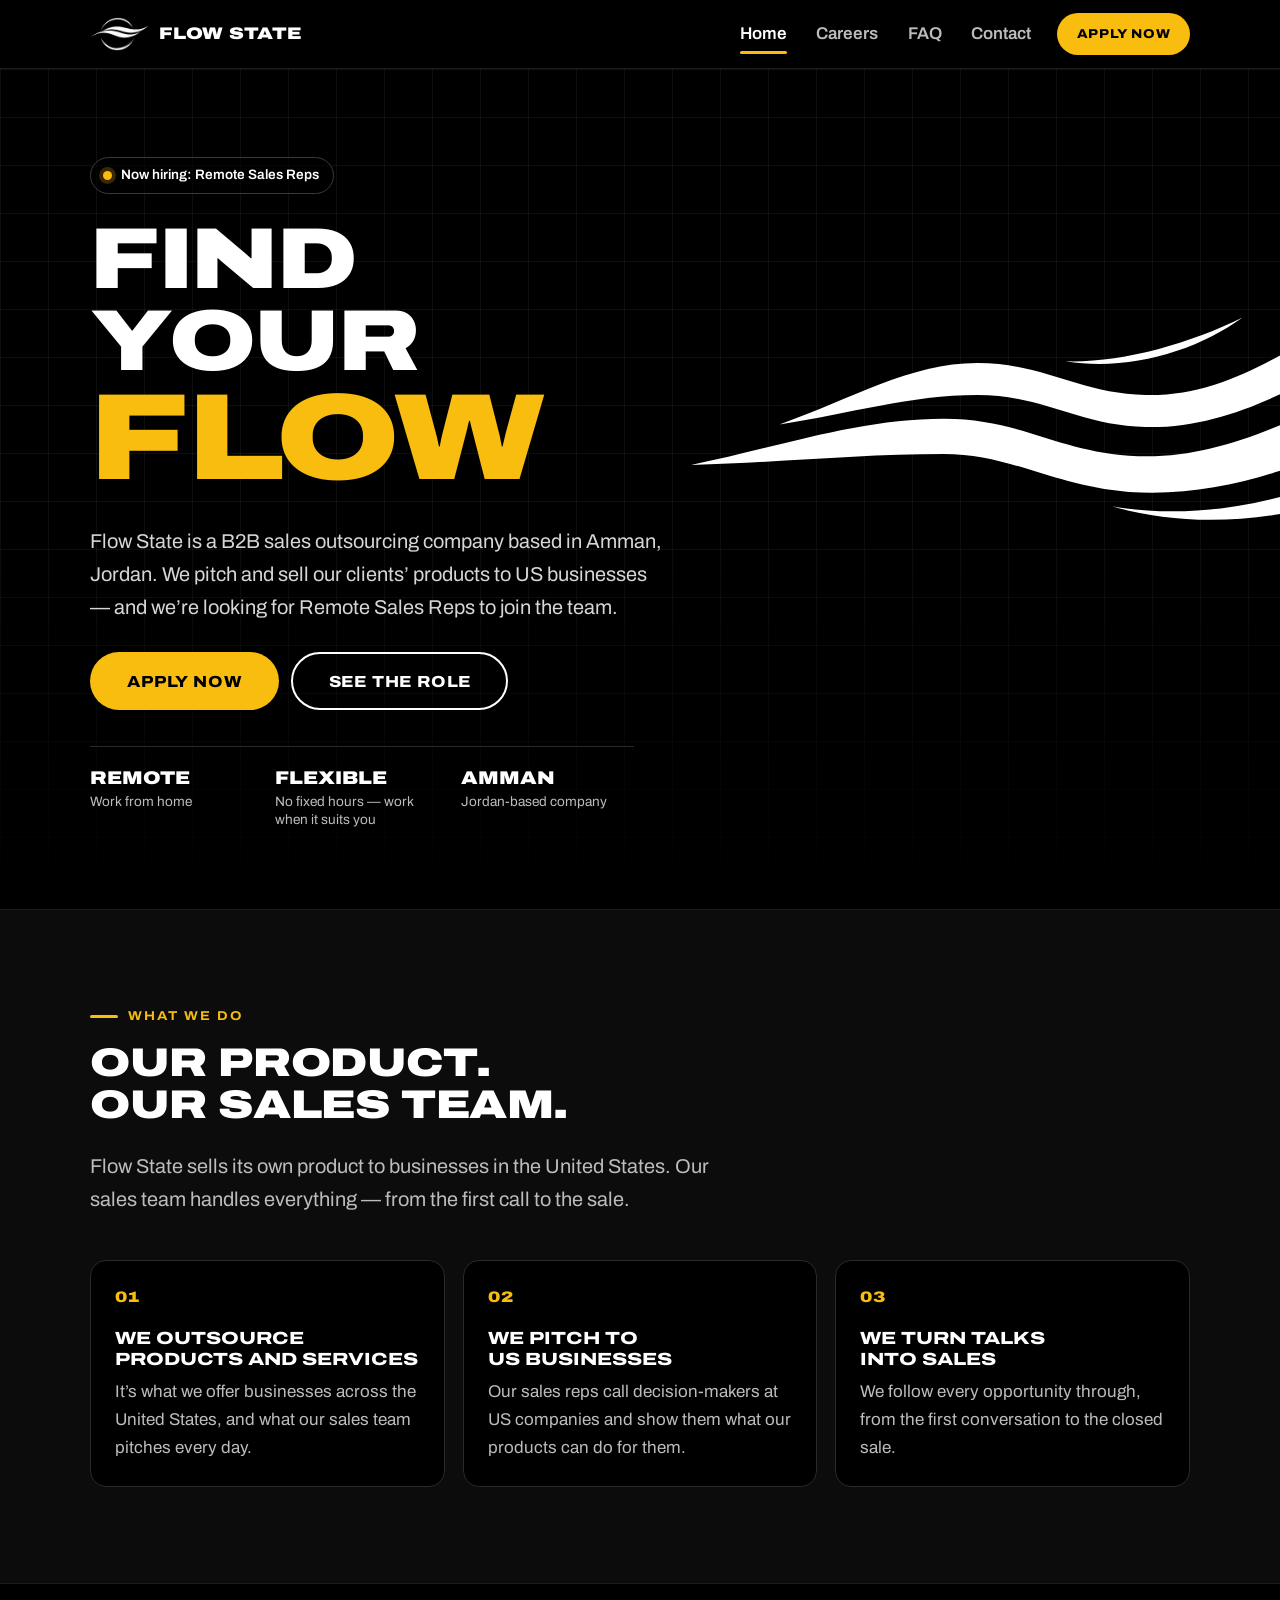
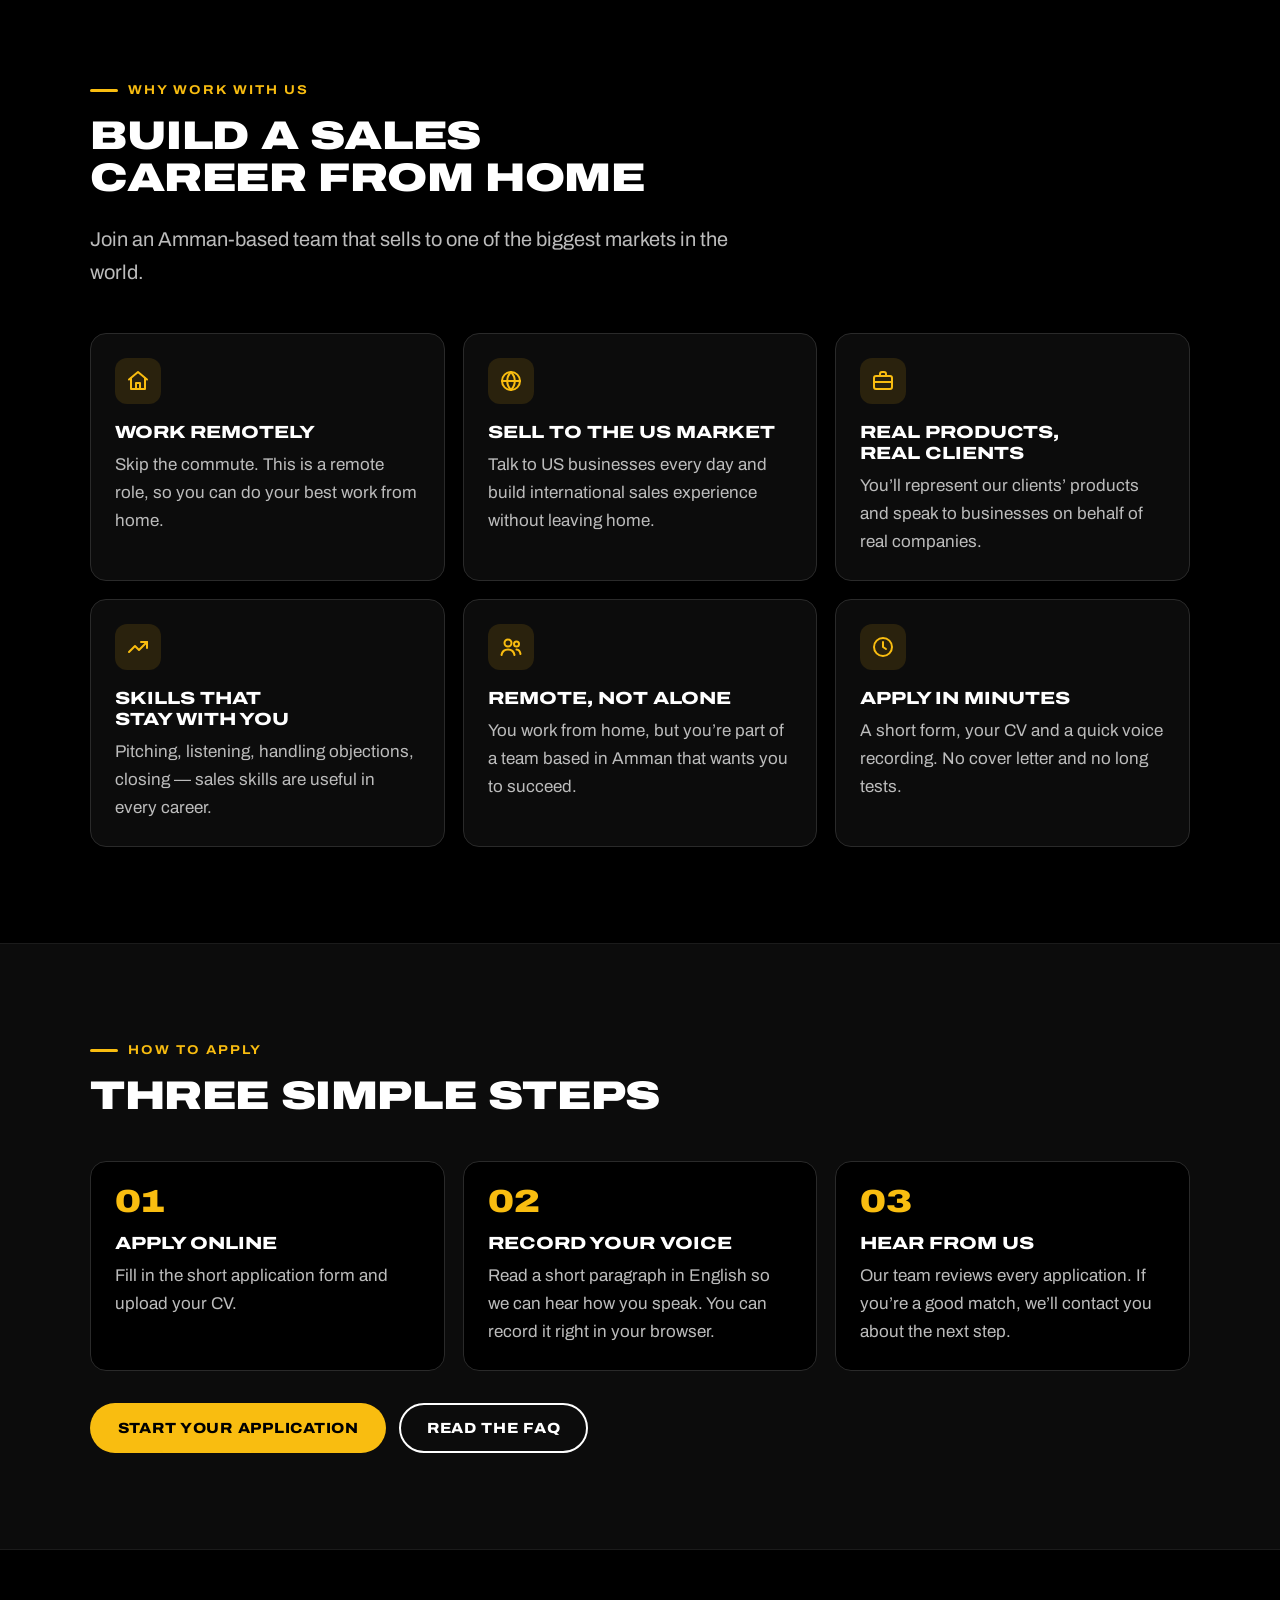
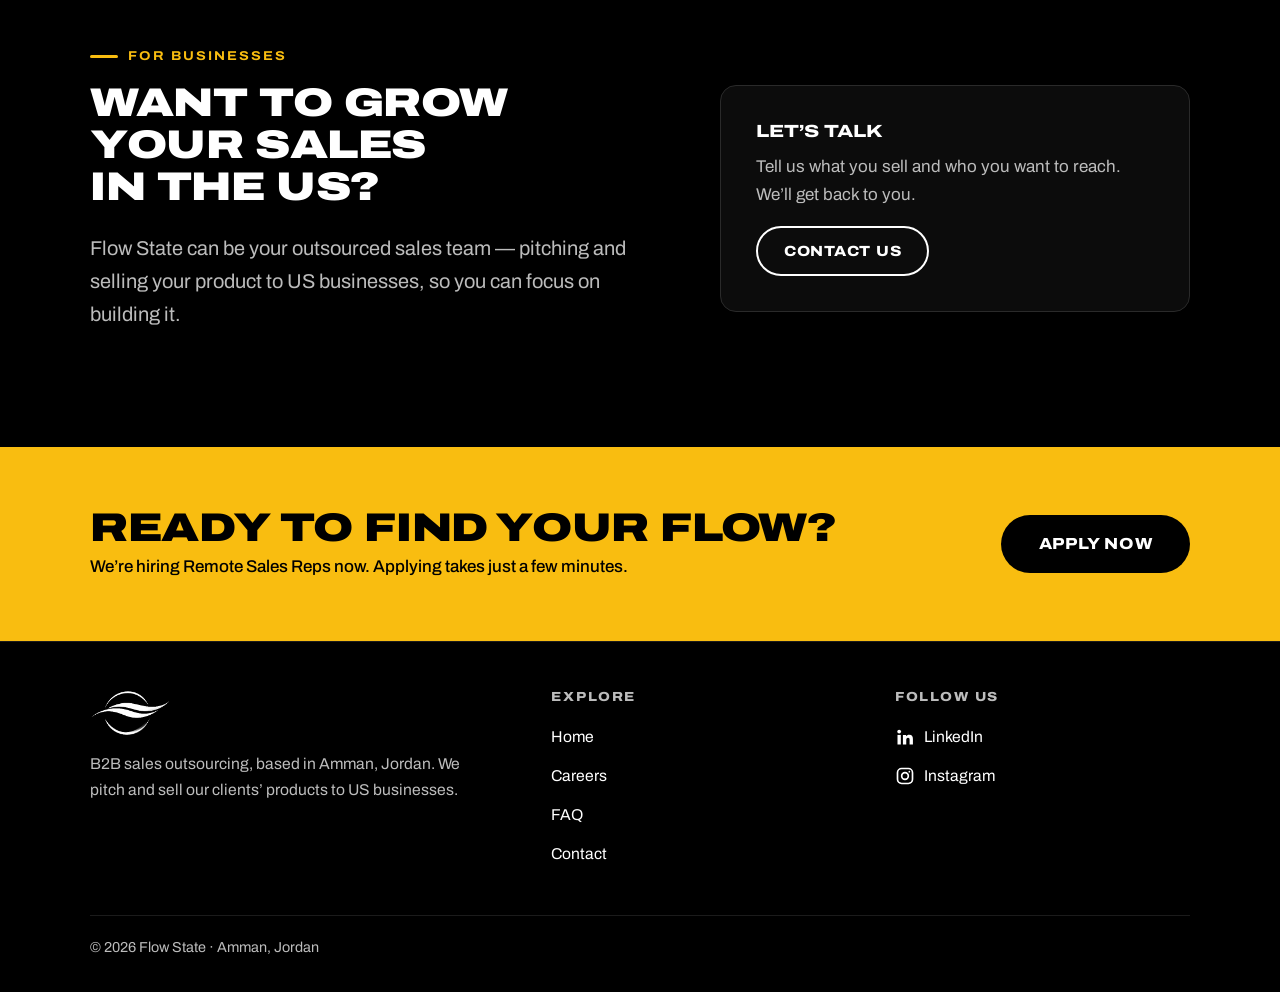
==== commit d4c216ed: "Add files via upload" ====
--- a/index.html
+++ b/index.html
@@ -27,7 +27,11 @@
   <link rel="preconnect" href="https://fonts.gstatic.com" crossorigin>
   <link href="https://fonts.googleapis.com/css2?family=Archivo:wdth,wght@62..125,100..900&display=swap" rel="stylesheet">
   <link rel="stylesheet" href="assets/css/styles.css">
-  <script>document.documentElement.classList.add('js');</script>
+  <script>
+    document.documentElement.classList.add('js');
+    /* Older browsers cannot animate between pages by themselves: mark them so the stylesheet fades the page in instead */
+    if (!('CSSViewTransitionRule' in window)) { document.documentElement.classList.add('no-vt'); }
+  </script>
 </head>
 <body>
   <a class="skip-link" href="#main">Skip to main content</a>
--- a/assets/css/styles.css
+++ b/assets/css/styles.css
@@ -23,6 +23,7 @@
    11. Voice recorder
    12. Footer
    13. Small extras ([CONFIRM] highlight, 404 page, reduced motion)
+   14. Page transitions (moving between Home, Careers, FAQ and Contact)
    ========================================================================== */
 
 
@@ -55,6 +56,10 @@
   --radius-small: 10px;            /* roundness of form fields                */
   --page-width: 1140px;            /* maximum width of the page content       */
   --header-height: 68px;
+
+  /* Page transitions: how long the fade between pages takes.
+     0.3s is quick and smooth; try 0.5s for slower, 0.2s for snappier. */
+  --page-transition-time: 0.3s;
 }
 
 
@@ -452,6 +457,27 @@
   text-underline-offset: 0.45em;
 }
 
+/* On wide screens the yellow line is its own small bar, so it can glide from
+   one menu item to the next when the page changes (see section 14). */
+@media (min-width: 860px) {
+  .site-nav a[aria-current="page"] {
+    position: relative;
+    text-decoration: none;
+  }
+
+  .site-nav a[aria-current="page"]::after {
+    content: "";
+    position: absolute;
+    left: 0.85rem;
+    right: 0.85rem;
+    bottom: 0.15rem;
+    height: 3px;
+    border-radius: 3px;
+    background: var(--color-accent);
+    view-transition-name: nav-indicator;
+  }
+}
+
 .header-actions {
   display: flex;
   align-items: center;
@@ -1776,3 +1802,66 @@
     transition-duration: 0.01ms !important;
   }
 }
+
+
+/* ==========================================================================
+   14. PAGE TRANSITIONS
+   --------------------------------------------------------------------------
+   When a visitor moves between Home, Careers, FAQ and Contact:
+     - the old page fades out and the new page fades in, sliding up slightly
+     - the header stays still
+     - on wide screens the yellow line under the menu glides to the new page
+
+   SPEED: change --page-transition-time at the top of this file.
+   SWITCH OFF: delete this whole section.
+
+   How it works: modern browsers animate between pages themselves ("view
+   transitions"). Older browsers get a simple fade-in instead (the ".no-vt"
+   rule at the end). Visitors who have asked their device for less animation
+   get neither.
+   ========================================================================== */
+@media (prefers-reduced-motion: no-preference) {
+  @view-transition {
+    navigation: auto;
+  }
+}
+
+/* The header is the same on every page, so it keeps its place */
+.site-header {
+  view-transition-name: site-header;
+}
+
+/* The page content: the old page leaves, then the new page arrives */
+::view-transition-old(root) {
+  animation: page-leave calc(var(--page-transition-time) * 0.6) ease-in both;
+}
+
+::view-transition-new(root) {
+  animation: page-enter var(--page-transition-time) ease-out calc(var(--page-transition-time) * 0.3) both;
+}
+
+/* The yellow line under the menu glides for the same length of time */
+::view-transition-group(nav-indicator) {
+  animation-duration: var(--page-transition-time);
+  animation-timing-function: ease-in-out;
+}
+
+@keyframes page-leave {
+  to {
+    opacity: 0;
+    transform: translateY(-8px);
+  }
+}
+
+@keyframes page-enter {
+  from {
+    opacity: 0;
+    transform: translateY(14px);
+  }
+}
+
+/* Older browsers (the "no-vt" label is added by a tiny script in each page's
+   <head>): simply fade the new page in. */
+.no-vt main {
+  animation: page-enter calc(var(--page-transition-time) * 1.3) ease-out both;
+}
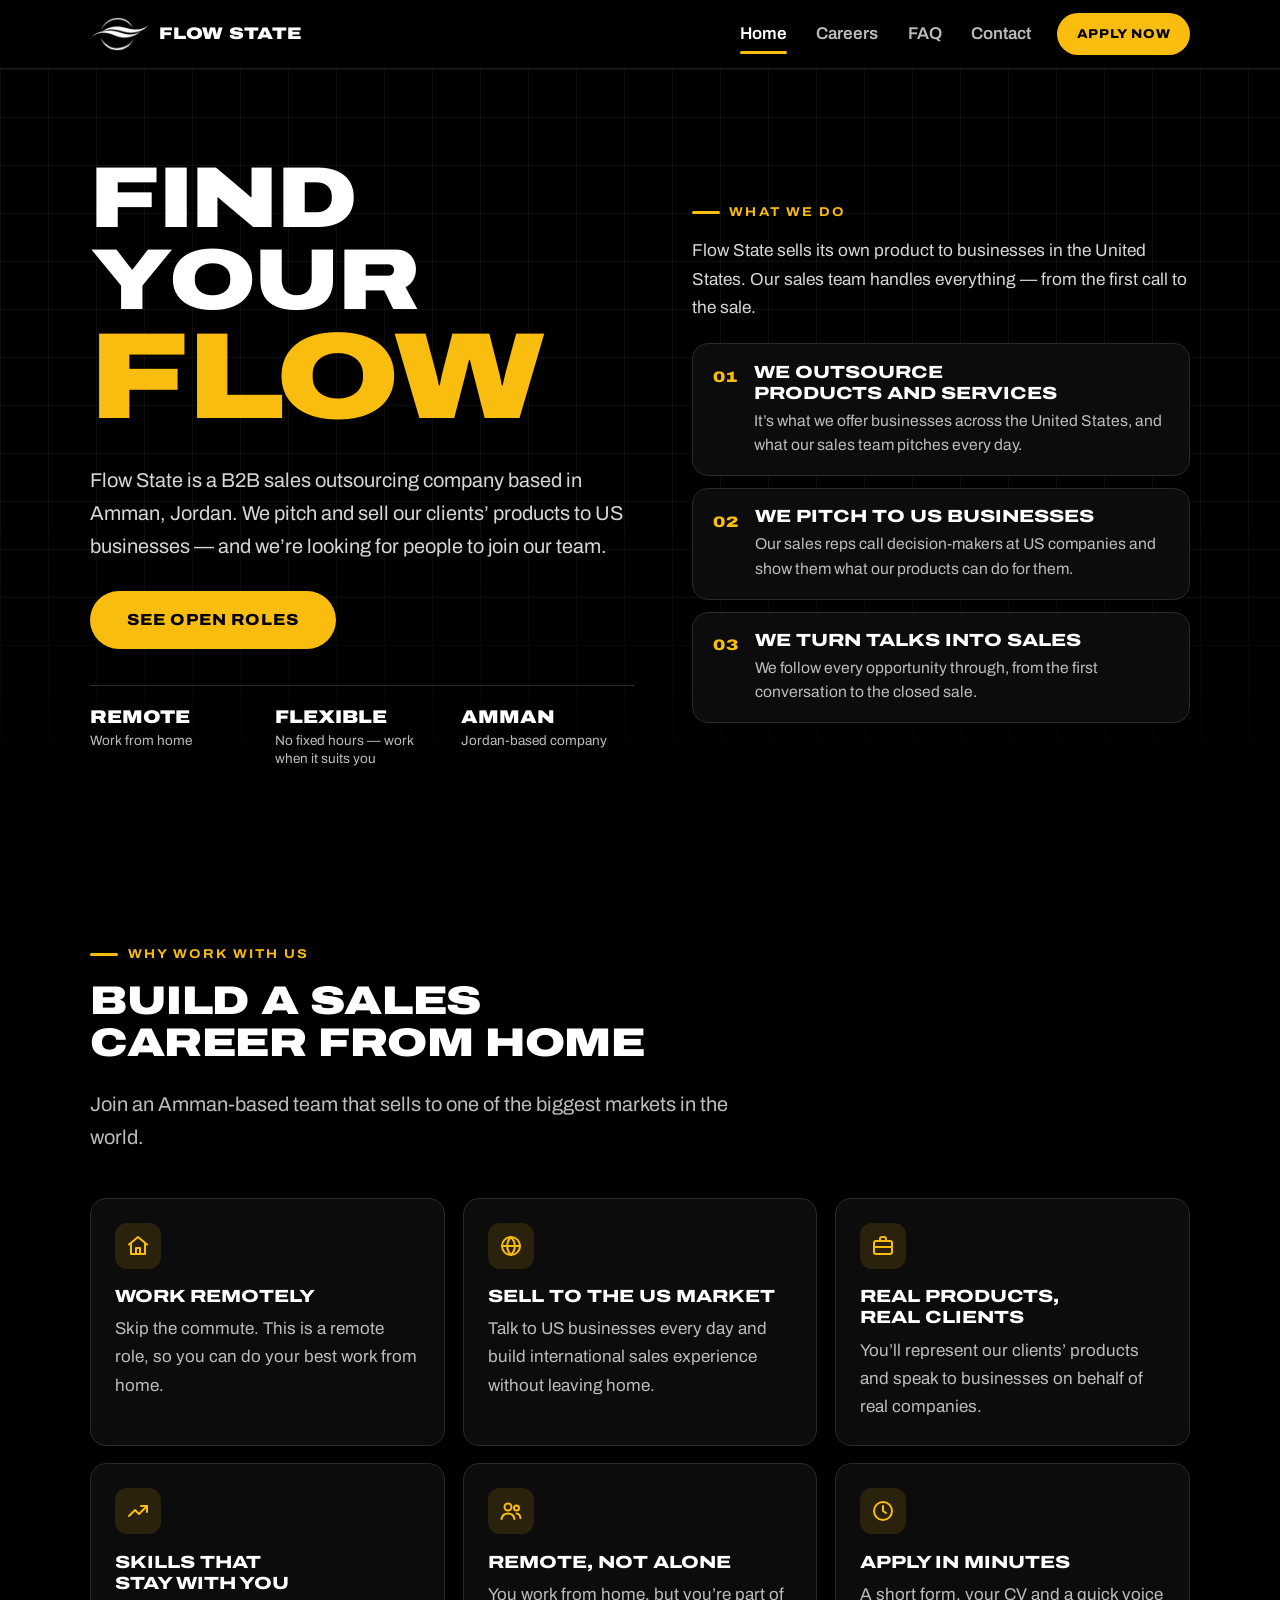
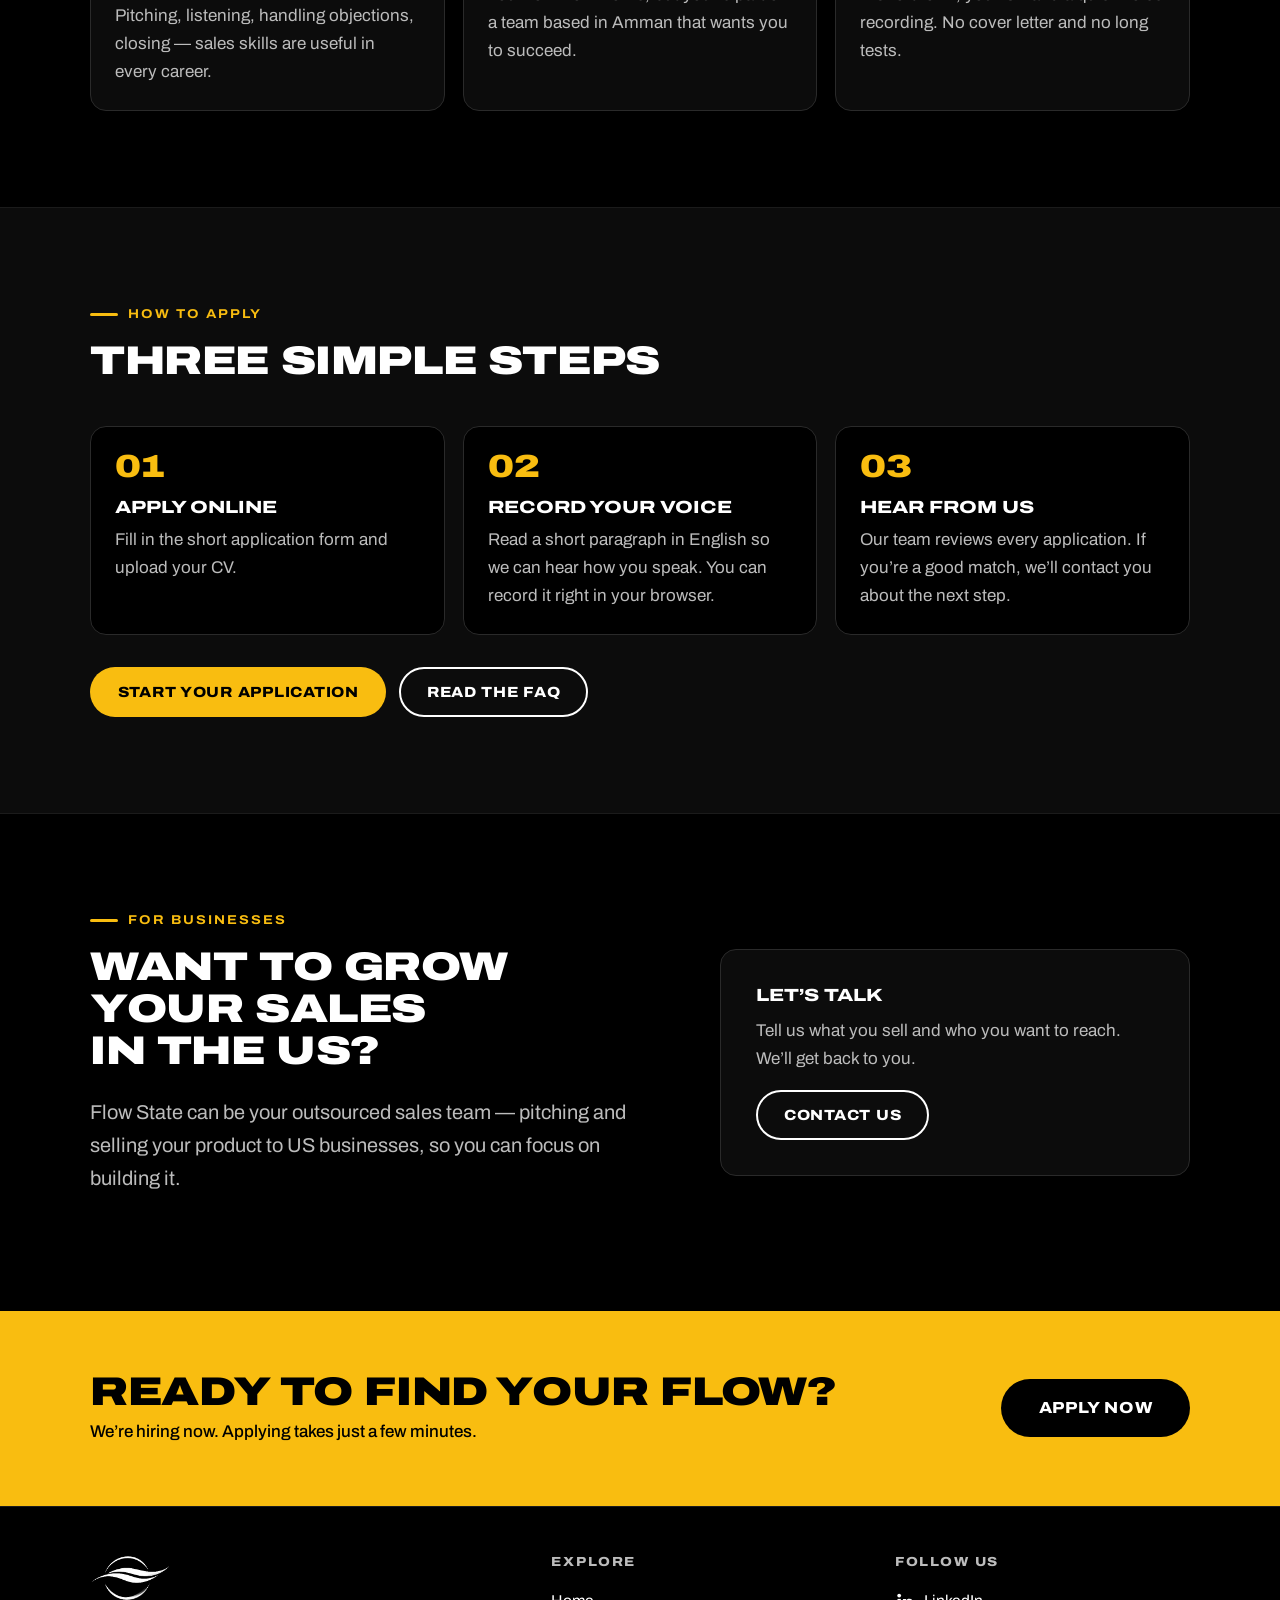
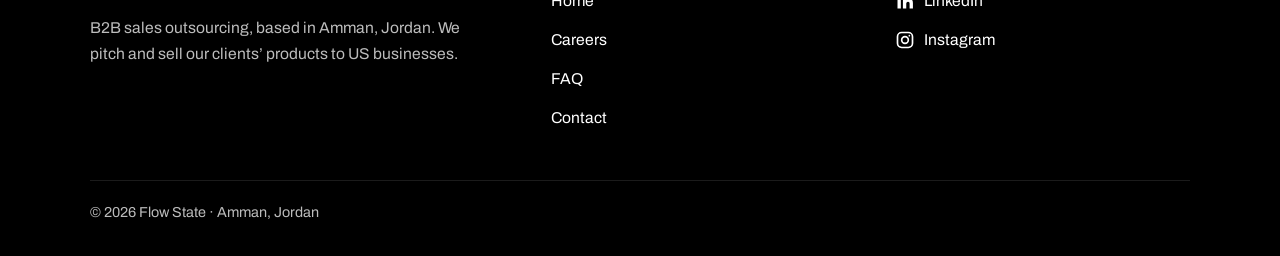
==== commit 0b098427: "Add files via upload" ====
--- a/index.html
+++ b/index.html
@@ -5,15 +5,15 @@
   <meta name="viewport" content="width=device-width, initial-scale=1">
 
   <!-- PAGE TITLE + DESCRIPTION (shown in Google results and browser tabs) -->
-  <title>Flow State — B2B Sales Outsourcing | Hiring Remote Sales Reps</title>
-  <meta name="description" content="Flow State is a B2B sales outsourcing company based in Amman, Jordan. We pitch and sell our clients' products to US businesses. Now hiring Remote Sales Reps — apply online.">
+  <title>Flow State — B2B Sales Outsourcing | We’re Hiring</title>
+  <meta name="description" content="Flow State is a B2B sales outsourcing company based in Amman, Jordan. We pitch and sell our clients' products to US businesses. We're hiring — see our open roles and apply online.">
   <meta name="theme-color" content="#000000">
 
   <!-- LINK PREVIEW (what LinkedIn / WhatsApp show when someone shares this page).
        Optional: after the site is live, replace YOUR-SITE-ADDRESS with your real address. See README. -->
   <meta property="og:type" content="website">
   <meta property="og:site_name" content="Flow State">
-  <meta property="og:title" content="Flow State — Find your flow. Now hiring Remote Sales Reps.">
+  <meta property="og:title" content="Flow State — Find your flow. We’re hiring.">
   <meta property="og:description" content="B2B sales outsourcing based in Amman, Jordan. We pitch and sell our clients' products to US businesses. Apply online in minutes.">
   <meta property="og:image" content="https://YOUR-SITE-ADDRESS/assets/img/og-image.jpg">
   <meta name="twitter:card" content="summary_large_image">
@@ -58,7 +58,7 @@
       </nav>
 
       <div class="header-actions">
-        <a class="btn btn-primary btn-small" href="careers.html#apply"><span>Apply<span class="hide-narrow"> Now</span></span></a>
+        <a class="btn btn-primary btn-small" href="job-remote-sales-rep.html#apply"><span>Apply<span class="hide-narrow"> Now</span></span></a>
         <button class="nav-toggle" type="button" aria-expanded="false" aria-controls="site-nav">
           <span class="nav-toggle-bars" aria-hidden="true"></span>
           <span class="visually-hidden">Menu</span>
@@ -71,10 +71,8 @@
 
     <!-- ====================== HERO ====================== -->
     <section class="hero bg-grid">
-      <div class="container">
+      <div class="container hero-layout">
         <div class="hero-content">
-          <p class="badge">Now hiring: Remote Sales Reps</p>
-
           <h1 class="hero-title">
             <span>Find</span>
             <span>your</span>
@@ -84,12 +82,11 @@
           <p class="lead">
             Flow State is a B2B sales outsourcing company based in Amman, Jordan.
             We pitch and sell our clients’ products to US businesses — and we’re
-            looking for Remote Sales Reps to join the team.
+            looking for people to join our team.
           </p>
 
           <div class="btn-row">
-            <a class="btn btn-primary btn-large" href="careers.html#apply">Apply Now</a>
-            <a class="btn btn-ghost btn-large" href="careers.html">See the role</a>
+            <a class="btn btn-primary btn-large" href="careers.html">See open roles</a>
           </div>
 
           <ul class="hero-facts">
@@ -99,44 +96,65 @@
           </ul>
         </div>
 
-        <!-- Decorative waves (inspired by the Flow State banner). Safe to leave as it is. -->
-        <svg class="hero-waves" viewBox="0 -14 760 292" fill="currentColor" aria-hidden="true" focusable="false">
-          <path class="wave wave-1" d="M0 183C110 160 200 128 300 128c90 0 130 37 220 44 100 7 180-37 280-80v58c-85 38-175 72-280 65-90-7-140-45-220-45-100 0-190 10-300 13z"/>
-          <path class="wave wave-2" d="M105 135c85-30 155-73 235-73s120 36 200 38c100 2 170-58 260-102v50c-80 40-160 92-260 90-80-2-120-38-200-38s-150 22-235 35z"/>
-          <path class="wave wave-3" d="M445 60c65 2 145-20 210-52-55 40-135 64-210 52z"/>
-          <path class="wave wave-4" d="M500 232c80 14 180 6 300-46v28c-110 42-220 42-300 18z"/>
-        </svg>
-      </div>
-    </section>
-
-    <!-- ====================== WHAT WE DO ====================== -->
-    <section class="section section-alt" aria-labelledby="what-we-do">
-      <div class="container">
-        <div class="section-head">
-          <p class="eyebrow">What we do</p>
-          <h2 id="what-we-do">Our product. Our sales team.</h2>
-          <p class="lead">
-            Flow State sells its own product to businesses in the United States.
-            Our sales team handles everything — from the first call to the sale.
-          </p>
-        </div>
-
-        <div class="grid-3">
-          <div class="card">
-            <span class="card-number" aria-hidden="true">01</span>
-            <h3>We outsource products and services</h3>
-            <p>It’s what we offer businesses across the United States, and what our sales team pitches every day.</p>
-          </div>
-          <div class="card">
-            <span class="card-number" aria-hidden="true">02</span>
-            <h3>We pitch to US businesses</h3>
-            <p>Our sales reps call decision-makers at US companies and show them what our products can do for them.</p>
-          </div>
-          <div class="card">
-            <span class="card-number" aria-hidden="true">03</span>
-            <h3>We turn talks into sales</h3>
-            <p>We follow every opportunity through, from the first conversation to the closed sale.</p>
-          </div>
+        <!-- The right-hand side of the top section -->
+        <div class="hero-side">
+
+          <!-- ====================== WHAT WE DO ======================
+               Sits beside the "Find your flow" text on wide screens,
+               and under it on phones. -->
+          <section class="hero-about" aria-labelledby="what-we-do">
+            <h2 class="eyebrow" id="what-we-do">What we do</h2>
+            <p class="lead">
+              Flow State sells its own product to businesses in the United States.
+              Our sales team handles everything — from the first call to the sale.
+            </p>
+
+            <div class="about-cards">
+              <div class="card">
+                <span class="card-number" aria-hidden="true">01</span>
+                <h3>We outsource products and services</h3>
+                <p>It’s what we offer businesses across the United States, and what our sales team pitches every day.</p>
+              </div>
+              <div class="card">
+                <span class="card-number" aria-hidden="true">02</span>
+                <h3>We pitch to US businesses</h3>
+                <p>Our sales reps call decision-makers at US companies and show them what our products can do for them.</p>
+              </div>
+              <div class="card">
+                <span class="card-number" aria-hidden="true">03</span>
+                <h3>We turn talks into sales</h3>
+                <p>We follow every opportunity through, from the first conversation to the closed sale.</p>
+              </div>
+            </div>
+          </section>
+
+          <!-- ====================== NOW HIRING ======================
+               A short summary of the open job. It is ONLY shown on very wide
+               screens (big monitors), where it fills the space to the right of
+               "What we do". On laptops, tablets and phones it is hidden.
+               It repeats facts from job-remote-sales-rep.html, so if one of
+               them changes, change it here too. -->
+          <section class="hero-role" aria-labelledby="now-hiring">
+            <h2 class="eyebrow" id="now-hiring">Now hiring</h2>
+            <div class="card role-spotlight">
+              <h3>Remote Sales Rep</h3>
+              <p class="role-pay">
+                <strong>3,000+ JOD</strong>
+                <span>a month for top performers</span>
+              </p>
+              <ul class="check-list">
+                <li>Commission plus weekly and monthly bonuses</li>
+                <li>No fixed hours — work when it suits you</li>
+                <li>Fully remote — apply from anywhere</li>
+                <li>Training on the product and our sales process</li>
+              </ul>
+              <a class="btn btn-primary" href="job-remote-sales-rep.html">
+                View role
+                <svg viewBox="0 0 24 24" fill="none" stroke="currentColor" stroke-width="2.5" stroke-linecap="round" stroke-linejoin="round" aria-hidden="true" focusable="false"><path d="M5 12h14"/><path d="m13 6 6 6-6 6"/></svg>
+              </a>
+            </div>
+          </section>
+
         </div>
       </div>
     </section>
@@ -221,7 +239,7 @@
         </ol>
 
         <div class="btn-row" style="margin-top: 2rem;">
-          <a class="btn btn-primary" href="careers.html#apply">Start your application</a>
+          <a class="btn btn-primary" href="job-remote-sales-rep.html#apply">Start your application</a>
           <a class="btn btn-ghost" href="faq.html">Read the FAQ</a>
         </div>
       </div>
@@ -251,9 +269,9 @@
       <div class="container">
         <div>
           <h2 id="cta-heading">Ready to find your flow?</h2>
-          <p>We’re hiring Remote Sales Reps now. Applying takes just a few minutes.</p>
-        </div>
-        <a class="btn btn-dark btn-large" href="careers.html#apply">Apply Now</a>
+          <p>We’re hiring now. Applying takes just a few minutes.</p>
+        </div>
+        <a class="btn btn-dark btn-large" href="job-remote-sales-rep.html#apply">Apply Now</a>
       </div>
     </section>
 
--- a/assets/css/styles.css
+++ b/assets/css/styles.css
@@ -17,7 +17,7 @@
     5. Header and menu
     6. Home page hero ("Find your flow")
     7. Sections, cards, steps
-    8. Careers page (job description)
+    8. Careers (list of open roles, job pages)
     9. FAQ accordion
    10. Forms
    11. Voice recorder
@@ -235,10 +235,12 @@
   gap: 0.6rem;
   margin: 0 0 0.9rem;
   color: var(--color-accent);
+  font-family: var(--font-body);
   font-size: 0.8rem;
   font-weight: 700;
   font-stretch: 112%;
   letter-spacing: 0.16em;
+  line-height: 1.65;               /* same height whether it is a paragraph or a heading */
   text-transform: uppercase;
 }
 
@@ -448,8 +450,8 @@
   color: var(--color-text);
 }
 
-/* The page you are currently on */
-.site-nav a[aria-current="page"] {
+/* The page you are currently on (a job page keeps "Careers" marked) */
+.site-nav a[aria-current] {
   color: var(--color-text);
   text-decoration: underline;
   text-decoration-color: var(--color-accent);
@@ -460,12 +462,12 @@
 /* On wide screens the yellow line is its own small bar, so it can glide from
    one menu item to the next when the page changes (see section 14). */
 @media (min-width: 860px) {
-  .site-nav a[aria-current="page"] {
+  .site-nav a[aria-current] {
     position: relative;
     text-decoration: none;
   }
 
-  .site-nav a[aria-current="page"]::after {
+  .site-nav a[aria-current]::after {
     content: "";
     position: absolute;
     left: 0.85rem;
@@ -596,38 +598,11 @@
    6. HOME PAGE HERO  ("Find your flow")
    ========================================================================== */
 .hero {
-  position: relative;
-  overflow: hidden;
   padding-block: clamp(2.5rem, 7vw, 5.5rem) clamp(2.5rem, 7vw, 5rem);
 }
 
 .hero-content {
-  position: relative;
-  z-index: 1;
   max-width: 40rem;
-}
-
-/* "Now hiring" pill */
-.badge {
-  display: inline-flex;
-  align-items: center;
-  gap: 0.55rem;
-  margin: 0 0 1.5rem;
-  padding: 0.4rem 0.9rem 0.4rem 0.75rem;
-  border: 1px solid #3a3a3a;
-  border-radius: 999px;
-  background: rgba(0, 0, 0, 0.6);
-  font-size: 0.85rem;
-  font-weight: 600;
-}
-
-.badge::before {
-  content: "";
-  width: 9px;
-  height: 9px;
-  border-radius: 50%;
-  background: var(--color-accent);
-  box-shadow: 0 0 0 4px rgba(249, 189, 16, 0.22);
 }
 
 .hero-title {
@@ -682,40 +657,151 @@
   line-height: 1.35;
 }
 
-/* The white wave ribbons */
-.hero-waves {
+/* "What we do": under the hero text on phones, beside it on wide screens */
+.hero-about {
+  margin-top: 2.75rem;
+  padding-top: 2.25rem;
+  border-top: 1px solid #2a2a2a;
+}
+
+.hero-about .lead {
+  margin-bottom: 1.25rem;
+  font-size: 1.08rem;
+}
+
+/* The three numbered boxes (01, 02, 03), one under the other */
+.about-cards {
+  display: grid;
+  gap: 0.75rem;
+}
+
+.about-cards .card {
+  display: grid;
+  grid-template-columns: auto minmax(0, 1fr);
+  column-gap: 1rem;
+  height: auto;
+  padding: 1.1rem 1.25rem;
+}
+
+.about-cards .card-number {
+  grid-row: 1 / span 2;
+  margin: 0.2rem 0 0;
+}
+
+.about-cards .card h3 {
+  margin-bottom: 0.3rem;
+}
+
+.about-cards .card p {
+  grid-column: 2;
+  font-size: 0.98rem;
+  line-height: 1.55;
+}
+
+/* Wide screens: "Find your flow" on the left, "What we do" on the right */
+@media (min-width: 960px) {
+  .hero-layout {
+    display: grid;
+    grid-template-columns: minmax(0, 1.05fr) minmax(0, 0.95fr);
+    gap: clamp(2rem, 4vw, 3.5rem);
+    align-items: center;
+  }
+
+  .hero-content {
+    max-width: none;
+  }
+
+  /* On smaller laptops the left half is narrow, so the big words shrink a little to fit */
+  .hero-title {
+    font-size: min(5.4rem, 7.6vw);
+  }
+
+  .hero-about {
+    margin-top: 0;
+    padding-top: 0;
+    border-top: 0;
+  }
+}
+
+/* "Now hiring": a short summary of the open job.
+   It is hidden unless the screen is very wide (see the block after this one). */
+.hero-role {
+  display: none;
+}
+
+.card.role-spotlight {
+  display: flex;
+  flex: 1;
+  flex-direction: column;
+  height: auto;
+}
+
+.card.role-spotlight h3 {
+  margin-bottom: 0;
+  font-size: 1.25rem;
+}
+
+/* The big yellow figure: "3,000+ JOD" */
+.role-spotlight .role-pay {
+  margin: 1rem 0;
+  padding-bottom: 1rem;
+  border-bottom: 1px solid #262626;
+}
+
+.role-pay strong {
   display: block;
-  width: 118%;
-  max-width: none;
-  margin: 2rem -1.25rem -0.5rem auto;
-  color: #ffffff;
-}
-
-.wave {
-  animation: wave-drift 9s ease-in-out infinite alternate;
-}
-
-.wave-2 { animation-duration: 11s; animation-delay: -3s; }
-.wave-3 { animation-duration: 7s; animation-delay: -1.5s; }
-.wave-4 { animation-duration: 12s; animation-delay: -5s; }
-
-@keyframes wave-drift {
-  from { transform: translate(0, 4px); }
-  to   { transform: translate(-10px, -6px); }
-}
-
-@media (min-width: 960px) {
-  .hero-content {
-    max-width: min(36rem, 52%);
-  }
-
-  .hero-waves {
-    position: absolute;
-    top: 42%;
-    right: -4vw;
-    width: min(50vw, 780px);
-    margin: 0;
-    transform: translateY(-50%);
+  color: var(--color-accent);
+  font-family: var(--font-display);
+  font-size: clamp(1.6rem, 1.7vw, 2.1rem);
+  font-weight: 900;
+  font-stretch: 125%;
+  line-height: 1;
+  white-space: nowrap;
+}
+
+.role-pay span {
+  display: block;
+  margin-top: 0.45rem;
+}
+
+.role-spotlight .check-list {
+  margin-bottom: 1.1rem;
+  font-size: 0.98rem;
+}
+
+.role-spotlight .btn {
+  margin-top: auto;              /* keeps the button at the bottom of the box */
+}
+
+.role-spotlight .btn svg {
+  flex: 0 0 auto;
+  width: 18px;
+  height: 18px;
+}
+
+/* Very wide screens (big monitors): the rest of the page stays in the middle,
+   which used to leave an empty area to the right of "What we do". Here the top
+   section keeps its left edge but runs further to the right, and the
+   "Now hiring" box appears as a third column in that area. */
+@media (min-width: 1600px) {
+  .hero-layout {
+    width: auto;
+    max-width: 1800px;
+    margin-left: calc((100% - var(--page-width)) / 2);
+    margin-right: 0;
+    padding-right: clamp(1.5rem, 2.5vw, 3rem);
+    grid-template-columns: minmax(0, 1.05fr) minmax(0, 1.61fr);
+  }
+
+  .hero-side {
+    display: grid;
+    grid-template-columns: minmax(0, 0.95fr) minmax(0, 0.66fr);
+    gap: clamp(1.5rem, 2.2vw, 2.5rem);
+  }
+
+  .hero-role {
+    display: flex;
+    flex-direction: column;
   }
 }
 
@@ -932,8 +1018,328 @@
 
 
 /* ==========================================================================
-   8. CAREERS PAGE (job description)
+   8. CAREERS  (the list of open roles, and each job's own page)
    ========================================================================== */
+
+/* ---------- The list of open roles (careers.html) ---------- */
+
+/* The "1 open role" line above the list, with a thin line running to the right */
+.roles-count {
+  display: flex;
+  align-items: center;
+  gap: 1rem;
+  margin: 0 0 1.25rem;
+  font-family: var(--font-display);
+  font-size: 0.9rem;
+  font-weight: 800;
+  font-stretch: 118%;
+  letter-spacing: 0.12em;
+  line-height: 1.3;
+  text-transform: uppercase;
+}
+
+.roles-count::after {
+  content: "";
+  flex: 1;
+  height: 1px;
+  background: var(--color-border);
+}
+
+.role-list {
+  display: grid;
+  gap: 1rem;
+  margin: 0;
+  padding: 0;
+  list-style: none;
+  counter-reset: role;             /* numbers the jobs 01, 02, 03… by itself  */
+}
+
+/* One job in the list. The whole box is clickable (see .role-link below).
+   Phones: everything is stacked. Wide screens: number, text and button sit
+   side by side (see the "min-width: 800px" block further down). */
+.role-card {
+  position: relative;
+  display: grid;
+  grid-template-columns: auto minmax(0, 1fr);
+  grid-template-areas:
+    "number  labels"
+    "title   title"
+    "summary summary"
+    "facts   facts"
+    "button  button";
+  column-gap: 0.85rem;
+  padding: clamp(1.25rem, 4vw, 2rem);
+  border: 1px solid var(--color-border);
+  border-radius: var(--radius);
+  background: var(--color-surface);
+  counter-increment: role;
+  transition: border-color 0.2s ease, background-color 0.2s ease;
+}
+
+.role-card:hover {
+  border-color: var(--color-accent);
+  background: #111111;
+}
+
+/* The yellow number: 01, 02, 03… */
+.role-card::before {
+  content: counter(role, decimal-leading-zero);
+  grid-area: number;
+  align-self: center;
+  color: var(--color-accent);
+  font-family: var(--font-display);
+  font-size: 0.95rem;
+  font-weight: 900;
+  font-stretch: 125%;
+  letter-spacing: 0.06em;
+  line-height: 1;
+}
+
+/* Small labels above the job title: "Hiring now / Sales" */
+.role-labels {
+  grid-area: labels;
+  align-self: center;
+  display: flex;
+  flex-wrap: wrap;
+  align-items: center;
+  gap: 0.3rem 0.7rem;
+  margin: 0;
+  color: var(--color-text-muted);
+  font-size: 0.78rem;
+  font-weight: 700;
+  letter-spacing: 0.12em;
+  line-height: 1.3;
+  text-transform: uppercase;
+}
+
+.role-labels span + span::before {
+  content: "/";
+  margin-right: 0.7rem;
+  color: #5c5c5c;
+}
+
+/* "Hiring now" with its yellow dot */
+.role-status {
+  display: inline-flex;
+  align-items: center;
+  gap: 0.55rem;
+  color: var(--color-text);
+}
+
+.role-status::before {
+  content: "";
+  flex: 0 0 auto;
+  width: 8px;
+  height: 8px;
+  border-radius: 50%;
+  background: var(--color-accent);
+  box-shadow: 0 0 0 4px rgba(249, 189, 16, 0.22);
+}
+
+.role-title {
+  grid-area: title;
+  margin: 0.9rem 0 0.5rem;
+  font-size: clamp(1.5rem, 5.4vw, 2.1rem);
+}
+
+/* The job title is the link. Its invisible "::after" layer covers the whole
+   box, so a click or tap anywhere on the box opens the job. */
+.role-link {
+  color: var(--color-text);
+  text-decoration: none;
+}
+
+.role-link:hover {
+  color: var(--color-text);
+}
+
+.role-link::after {
+  content: "";
+  position: absolute;
+  inset: 0;
+  z-index: 1;
+  border-radius: var(--radius);
+}
+
+.role-summary {
+  grid-area: summary;
+  max-width: 40rem;
+  margin: 0 0 1.1rem;
+  color: var(--color-text-muted);
+}
+
+.role-card .chips {
+  grid-area: facts;
+  margin: 0;
+}
+
+/* The "View role" button. It is part of the clickable box, not a separate link. */
+.role-cta {
+  grid-area: button;
+  margin-top: 1.5rem;
+}
+
+.role-cta svg {
+  flex: 0 0 auto;
+  width: 18px;
+  height: 18px;
+  transition: transform 0.2s ease;
+}
+
+.role-card:hover .role-cta {
+  background: var(--color-accent-hover);
+}
+
+.role-card:hover .role-cta svg {
+  transform: translateX(4px);
+}
+
+/* Keyboard focus: outline the whole box, not just the job title */
+@supports selector(:has(a)) {
+  .role-link:focus-visible {
+    outline: none;
+  }
+
+  .role-card:has(.role-link:focus-visible) {
+    outline: 3px solid var(--color-focus);
+    outline-offset: 3px;
+  }
+}
+
+@media (min-width: 800px) {
+  .role-card {
+    grid-template-columns: 3.5rem minmax(0, 1fr) auto;
+    grid-template-areas:
+      "number labels  button"
+      "number title   button"
+      "number summary button"
+      "number facts   button";
+    column-gap: 1.5rem;
+  }
+
+  .role-card::before {
+    align-self: start;
+    font-size: 1.9rem;
+  }
+
+  .role-title {
+    margin-top: 0.65rem;
+  }
+
+  .role-cta {
+    align-self: center;
+    margin-top: 0;
+  }
+}
+
+/* ---------- A closed role ----------
+   Shown for information only: greyed out, smaller, with no page of its own.
+   In careers.html it is a job block with the extra word "is-closed". */
+.role-card.is-closed,
+.role-card.is-closed:hover {
+  padding-block: clamp(1rem, 3vw, 1.35rem);
+  border-color: #1f1f1f;
+  background: #070707;
+}
+
+.role-card.is-closed::before {
+  color: #7a7a7a;                  /* grey number instead of yellow */
+}
+
+.is-closed .role-status {
+  color: var(--color-text-muted);
+}
+
+.is-closed .role-status::before {
+  border: 2px solid #7a7a7a;       /* an empty grey ring instead of the yellow dot */
+  background: transparent;
+  box-shadow: none;
+}
+
+.is-closed .role-title {
+  margin: 0.6rem 0 0.25rem;
+  color: #a6a6a6;
+  font-size: clamp(1.15rem, 4.2vw, 1.45rem);
+}
+
+.is-closed .role-summary {
+  margin-bottom: 0;
+  color: #9a9a9a;
+  font-size: 0.98rem;
+}
+
+/* The grey "Closed" tag on the right (wide screens only; on phones the small
+   "Closed" label above the job title already says it) */
+.role-closed-tag {
+  display: none;
+}
+
+@media (min-width: 800px) {
+  .role-closed-tag {
+    grid-area: button;
+    align-self: center;
+    display: inline-flex;
+    align-items: center;
+    justify-content: center;
+    min-height: 40px;
+    padding: 0.4rem 1.3rem;
+    border: 1.5px solid #3a3a3a;
+    border-radius: 999px;
+    color: #9a9a9a;
+    font-family: var(--font-display);
+    font-size: 0.78rem;
+    font-weight: 800;
+    font-stretch: 112%;
+    letter-spacing: 0.08em;
+    line-height: 1.1;
+    text-transform: uppercase;
+  }
+}
+
+/* Dashed box under the last job: an empty place where the next role will go */
+.role-empty {
+  margin: 1rem 0 0;
+  padding: 1.1rem clamp(1.25rem, 4vw, 2rem);
+  border: 1.5px dashed #3a3a3a;
+  border-radius: var(--radius);
+  color: var(--color-text-muted);
+}
+
+.roles-help {
+  margin: 1.75rem 0 0;
+  color: var(--color-text-muted);
+}
+
+/* ---------- A job's own page (for example job-remote-sales-rep.html) ---------- */
+
+/* "All open roles" link at the top of a job page */
+.back-link {
+  display: inline-flex;
+  align-items: center;
+  gap: 0.5rem;
+  min-height: 36px;
+  margin-bottom: 1.1rem;
+  color: var(--color-text-muted);
+  font-size: 0.92rem;
+  font-weight: 700;
+  text-decoration: none;
+}
+
+.back-link:hover {
+  color: var(--color-accent);
+}
+
+.back-link svg {
+  flex: 0 0 auto;
+  width: 18px;
+  height: 18px;
+  transition: transform 0.2s ease;
+}
+
+.back-link:hover svg {
+  transform: translateX(-3px);
+}
+
 .job-layout {
   display: grid;
   gap: 2rem;
@@ -1017,10 +1423,16 @@
   border: 1px solid var(--color-border);
   border-radius: var(--radius-small);
   background: var(--color-surface);
+  transition: border-color 0.3s ease;
 }
 
 .faq-item[open] {
   border-color: #4a4a4a;
+}
+
+/* "is-closing" is added by main.js for the moment a question is sliding shut */
+.faq-item.is-closing {
+  border-color: var(--color-border);
 }
 
 .faq-item summary {
@@ -1044,7 +1456,8 @@
   color: var(--color-accent);
 }
 
-/* The + / − sign */
+/* The + / − sign. When a question opens, the sign turns and its upright bar
+   shrinks away, so the + becomes a −. */
 .faq-item summary::after {
   content: "";
   flex: 0 0 auto;
@@ -1053,16 +1466,30 @@
   background:
     linear-gradient(var(--color-accent), var(--color-accent)) center / 100% 2.5px no-repeat,
     linear-gradient(var(--color-accent), var(--color-accent)) center / 2.5px 100% no-repeat;
-}
-
-.faq-item[open] summary::after {
-  background:
-    linear-gradient(var(--color-accent), var(--color-accent)) center / 100% 2.5px no-repeat;
+  transition: transform 0.3s ease, background-size 0.3s ease;
+}
+
+.faq-item[open]:not(.is-closing) summary::after {
+  background-size: 100% 2.5px, 2.5px 0;
+  transform: rotate(180deg);
 }
 
 .faq-answer {
   padding: 0 1.2rem 1.15rem;
   color: #dddddd;
+}
+
+/* Opening a question: the answer fades in and settles into place.
+   The box itself glides open and shut — that part is done by assets/js/main.js. */
+.faq-item[open] .faq-answer {
+  animation: faq-answer-in 0.35s ease both;
+}
+
+@keyframes faq-answer-in {
+  from {
+    opacity: 0;
+    transform: translateY(-6px);
+  }
 }
 
 .faq-answer > :last-child {
